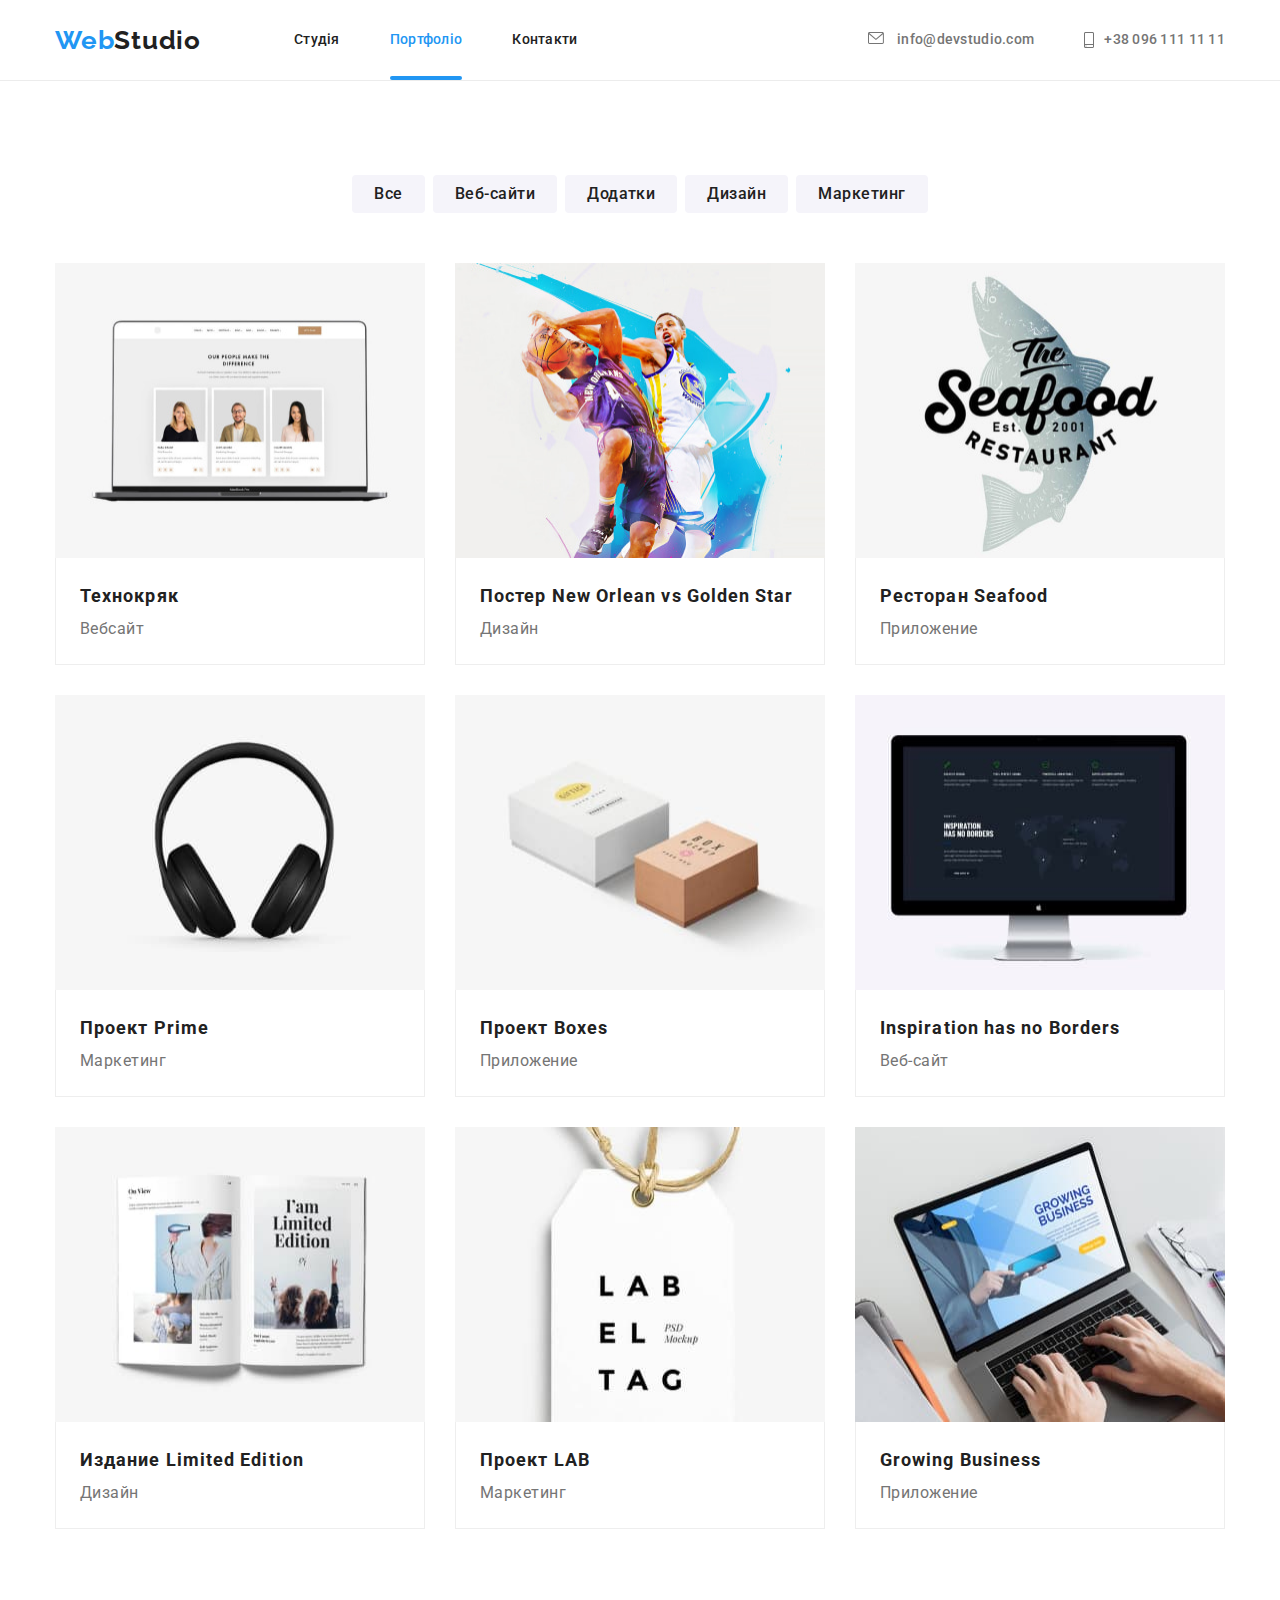
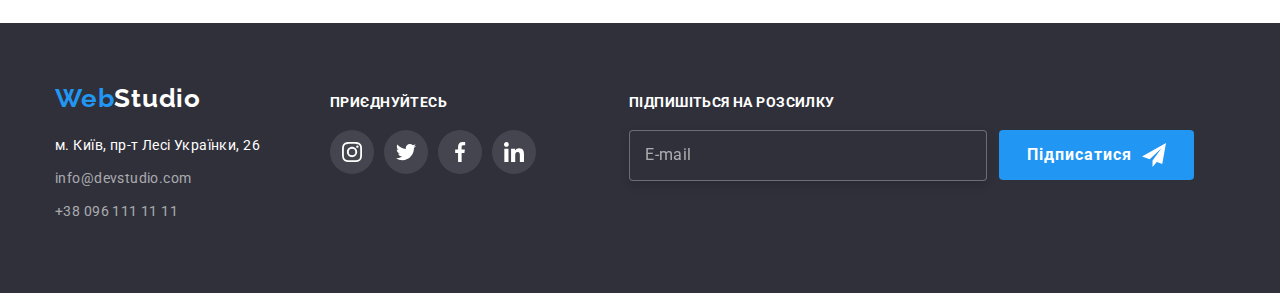
==== portfolio.html @ bac791cc "Initial commit" ====
<!DOCTYPE html>
<html>

<head>
    <meta charset="utf-8" />
    <meta http-equiv="X-UA-Compatible" content="IE=edge" />
    <title>Портфоліо</title>
    <link
        href="https://fonts.googleapis.com/css2?family=Raleway:wght@700&family=Roboto:wght@400;500;700;900&display=swap"
        rel="stylesheet" />
    <link rel="stylesheet"
        href="https://cdnjs.cloudflare.com/ajax/libs/modern-normalize/1.1.0/modern-normalize.min.css" />
    <link rel="stylesheet" href="./css/styles.css" />
    <meta name="viewport" content="width=device-width, initial-scale=1" />
    <link rel="stylesheet" type="text/css" media="screen" href="main.css" />
    <script src="main.js"></script>
</head>

<body>
    <header class="header">
        <div class="container header-container">
            <a class="logo" href="index.html">
                <span class="logo-blu">Web</span>Studio</a>
            <nav class="header-nav">
                <ul class="nav-list list">
                    <li class="nav-list-item">
                        <a class="header-link " href="./index.html">Студія</a>
                    </li>
                    <li class="nav-list-item">
                        <a class="header-link header-link-active" href="./portfolio.html">Портфоліо</a>
                    </li>
                    <li class="nav-list-item">
                        <a class="header-link" href="">Контакти</a>
                    </li>
                </ul>
            </nav>
            <ul class="header-list list">
                <li class="header-list-item">
                    <a class="header-link mail" href="mailto:info@devstudio.com">
                        <svg class="header-icon" width="16" height="12">
                            <use href="./images/icons.svg#icon-envelope"></use>
                        </svg>
                        info@devstudio.com
                    </a>
                </li>
                <li class="header-list-item">
                    <a class="header-link tel" href="tel:+380961111111">
                        <svg class="header-icon" width="10" height="16">
                            <use href="./images/icons.svg#icon-smartphone"></use>
                        </svg>
                        +38 096 111 11 11
                    </a>
                </li>
            </ul>
        </div>
    </header>
    <main>
        <section class="section portfolio">
            <div class="container">
                <ul class="list filter-list">
                    <li class="list-item">
                        <button class="btn-portfolio" type="button">Все</button>
                    </li>
                    <li class="list-item">
                        <button class="btn-portfolio" type="button">Веб-сайти</button>
                    </li>
                    <li class="list-item">
                        <button class="btn-portfolio" type="button">Додатки</button>
                    </li>
                    <li class="list-item">
                        <button class="btn-portfolio" type="button">Дизайн</button>
                    </li>
                    <li class="list-item">
                        <button class="btn-portfolio" type="button">Маркетинг</button>
                    </li>
                </ul>
                <ul class="list portfolio-list">
                    <li class="list-item">
                        <a class="portfolio-link" href="">
                            <div class="portfolio-overlay"> <img class="portfolio-img"
                                    src="./images/Portfolio/portfolio1.jpg" alt="Люди на екрані ноутбука" width="370"
                                    height="295" />
                                <div class="portfolio-card-overlay">

                                    <p class="portfolio-overlay-text">Ресурс пропонує комплексні пропозиції з різним
                                        рівнем
                                        функціоналу та сервісів. Все це дозволить відвідувачу отримати
                                        вичерпні відомості про компанію чи приватну особу.</p>
                                </div>
                            </div>
                            <div class="portfolio-text">
                                <h2 class="card-title">Технокряк</h2>
                                <p class="card-variety">Вебсайт</p>
                            </div>
                        </a>

                    </li>
                    <li class="list-item">
                        <a class="portfolio-link" href="">
                            <div class="portfolio-overlay"> <img class="portfolio-img"
                                    src="./images/Portfolio/portfolio2.jpg" alt="Баскетболісти" width="370"
                                    height="295" />
                                <div class="portfolio-card-overlay">

                                    <p class="portfolio-overlay-text">Ресурс пропонує комплексні пропозиції з різним
                                        рівнем
                                        функціоналу та сервісів. Все це дозволить відвідувачу отримати
                                        вичерпні відомості про компанію чи приватну особу.</p>
                                </div>
                            </div>
                            <div class="portfolio-text">
                                <h2 class="card-title">Постер New Orlean vs Golden Star</h2>
                                <p class="card-variety">Дизайн</p>
                            </div>

                        </a>
                    </li>
                    <li class="list-item">
                        <a class="portfolio-link" href="">
                            <div class="portfolio-overlay"> <img class="portfolio-img"
                                    src="./images/Portfolio/portfolio3.jpg" alt="Логотип ресторану" width="370"
                                    height="295" />
                                <div class="portfolio-card-overlay">

                                    <p class="portfolio-overlay-text">Ресурс пропонує комплексні пропозиції з різним
                                        рівнем
                                        функціоналу та сервісів. Все це дозволить відвідувачу отримати
                                        вичерпні відомості про компанію чи приватну особу.</p>
                                </div>
                            </div>
                            <div class="portfolio-text">
                                <h2 class="card-title">Ресторан Seafood</h2>
                                <p class="card-variety">Приложение</p>
                            </div>
                        </a>
                    </li>
                    <li class="list-item">
                        <a class="portfolio-link" href="">
                            <div class="portfolio-overlay">
                                <img class="portfolio-img" src="./images/Portfolio/portfolio4.jpg" alt="Навушники"
                                    width="370" height="295" />
                                <div class="portfolio-card-overlay">

                                    <p class="portfolio-overlay-text">Ресурс пропонує комплексні пропозиції з різним
                                        рівнем
                                        функціоналу та сервісів. Все це дозволить відвідувачу отримати
                                        вичерпні відомості про компанію чи приватну особу.</p>
                                </div>
                            </div>
                            <div class="portfolio-text">
                                <h2 class="card-title">Проект Prime</h2>
                                <p class="card-variety">Маркетинг</p>
                            </div>

                        </a>
                    </li>
                    <li class="list-item">
                        <a class="portfolio-link" href="">
                            <div class="portfolio-overlay">
                                <img class="portfolio-img" src="./images/Portfolio/portfolio5.jpg" alt="Дві коробочки"
                                    width="370" height="295" />
                                <div class="portfolio-card-overlay">

                                    <p class="portfolio-overlay-text">Ресурс пропонує комплексні пропозиції з різним
                                        рівнем
                                        функціоналу та сервісів. Все це дозволить відвідувачу отримати
                                        вичерпні відомості про компанію чи приватну особу.</p>
                                </div>
                            </div>
                            <div class="portfolio-text">
                                <h2 class="card-title">Проект Boxes</h2>
                                <p class="card-variety">Приложение</p>
                            </div>
                        </a>
                    </li>
                    <li class="list-item">
                        <a class="portfolio-link" href="">
                            <div class="portfolio-overlay">
                                <img class="portfolio-img" src="./images/Portfolio/portfolio6.jpg"
                                    alt="Екран комп'ютера" width="370" height="295" />
                                <div class="portfolio-card-overlay">

                                    <p class="portfolio-overlay-text">Ресурс пропонує комплексні пропозиції з різним
                                        рівнем
                                        функціоналу та сервісів. Все це дозволить відвідувачу отримати
                                        вичерпні відомості про компанію чи приватну особу.</p>
                                </div>
                            </div>
                            <div class="portfolio-text">
                                <h2 class="card-title">Inspiration has no Borders</h2>
                                <p class="card-variety">Веб-сайт</p>
                            </div>
                        </a>
                    </li>
                    <li class="list-item">
                        <a class="portfolio-link" href="">
                            <div class="portfolio-overlay">
                                <img class="portfolio-img" src="./images/Portfolio/portfolio7.jpg"
                                    alt="Розгорнута книга" width="370" height="295" />
                                <div class="portfolio-card-overlay">
                                    <p class="portfolio-overlay-text">Ресурс пропонує комплексні пропозиції з різним
                                        рівнем
                                        функціоналу та сервісів. Все це дозволить відвідувачу отримати
                                        вичерпні відомості про компанію чи приватну особу.</p>
                                </div>
                            </div>
                            <div class="portfolio-text">
                                <h2 class="card-title">Издание Limited Edition</h2>
                                <p class="card-variety">Дизайн</p>
                            </div>
                        </a>
                    </li>
                    <li class="list-item">
                        <a class="portfolio-link" href="">
                            <div class="portfolio-overlay">
                                <img class="portfolio-img" src="./images/Portfolio/portfolio8.jpg" alt="Бірка"
                                    width="370" height="295" />
                                <div class="portfolio-card-overlay">
                                    <p class="portfolio-overlay-text">Ресурс пропонує комплексні пропозиції з різним
                                        рівнем
                                        функціоналу та сервісів. Все це дозволить відвідувачу отримати
                                        вичерпні відомості про компанію чи приватну особу.</p>
                                </div>
                            </div>
                            <div class="portfolio-text">
                                <h2 class="card-title">Проект LAB</h2>
                                <p class="card-variety">Маркетинг</p>
                            </div>
                        </a>
                    </li>
                    <li class="list-item">
                        <a class="portfolio-link" href="">
                            <div class="portfolio-overlay">
                                <img class="portfolio-img" src="./images/Portfolio/portfolio9.jpg"
                                    alt="Робота з ноутбуком" width="370" height="295" />
                                <div class="portfolio-card-overlay">
                                    <p class="portfolio-overlay-text">Ресурс пропонує комплексні пропозиції з різним
                                        рівнем
                                        функціоналу та сервісів. Все це дозволить відвідувачу отримати
                                        вичерпні відомості про компанію чи приватну особу.</p>
                                </div>
                            </div>
                            <div class="portfolio-text">
                                <h2 class="card-title">Growing Business</h2>
                                <p class="card-variety">Приложение</p>
                            </div>
                        </a>
                    </li>
                </ul>
            </div>
        </section>
    </main>
    <footer class="footer">
        <div class="container footer-container">
            <div>
                <a class="footer-link" href="index.html">
                    <span class="footer-logo">Web</span>Studio
                </a>

                <address class="address">
                    <ul class="list">
                        <li class="list-item city-address">
                            м. Київ, пр-т Лесі Українки, 26
                        </li>
                        <li class="list-item">
                            <a class="footer-contacts footer-mail"
                                href="mailto:info@devstudio.com">info@devstudio.com</a>
                        </li>
                        <li class="list-item">
                            <a class="footer-contacts footer-tel" href="tel:+380961111111">+38 096 111 11 11</a>
                        </li>
                    </ul>
                </address>
            </div>
            <div class="footer-socials">
                <h3 class="footer-socials-title">Приєднуйтесь</h3>
                <ul class="footer-socials-list list">
                    <li class="list-item footer-socials-item">
                        <a class="footer-social-link link" href="" target="_blank" rel="noopener noreferrer"
                            aria-label="instagram">
                            <svg class="footer-social-icon" width="20" height="20">
                                <use href="./images/icons.svg#icon-instagram"></use>
                            </svg>
                        </a>
                    </li>
                    <li class="list-item footer-socials-item">
                        <a class="footer-social-link link" href="" target="_blank" rel="noopener noreferrer"
                            aria-label="twitter">
                            <svg class="footer-social-icon" width="20" height="20">
                                <use href="./images/icons.svg#icon-twitter"></use>
                            </svg>
                        </a>
                    </li>
                    <li class="list-item footer-socials-item">
                        <a class="footer-social-link link" href="" target="_blank" rel="noopener noreferrer"
                            aria-label="facebook">
                            <svg class="footer-social-icon" width="20" height="20">
                                <use href="./images/icons.svg#icon-facebook"></use>
                            </svg>
                        </a>
                    </li>
                    <li class="list-item footer-socials-item">
                        <a class="footer-social-link link" href="" target="_blank" rel="noopener noreferrer"
                            aria-label="linkedin">
                            <svg class="footer-social-icon" width="20" height="20">
                                <use href="./images/icons.svg#icon-linkedin"></use>
                            </svg>
                        </a>
                    </li>
                </ul>
            </div>
            <div class="footer-form-container">
                <h2 class="footer-form-title">Підпишіться на розсилку</h2>
                <form class="footer-form">
                    <label class="footer-form-wrap ">
                        <input class="footer-form-input" type="email" name="e-mail" placeholder="E-mail">
                    </label>
                    <button class="footer-form-btn" type="submit">Підписатися
                        <svg class="footer-form-btn-icon" width="24px" height="24px">
                            <use href="./images/icons.svg#icon-icon-send"></use>
                        </svg>


                        </svg></button>
                </form>
            </div>
        </div>
    </footer>
</body>

</html>
---- css/styles.css ----
:root {
  /*fonts*/
  --main-font: "roboto", sans-serif;
  --secondary-font: "raleway", sans-serif;
  /*text color*/
  --main-tx-cl: #212121;
  --seccond-tx-cl: #757575;
  /*backround color*/
  --light-bg-cl: #ffffff;
  --dark-bg-cl: #2f303a;
  --cl-active: #2196f3;
  --secondary-bg-cl: #f5f4fa;
}
.visually-hidden {
  position: absolute;
  white-space: nowrap;
  width: 1px;
  height: 1px;
  overflow: hidden;
  border: 0;
  padding: 0;
  clip: rect(0 0 0 0);
  clip-path: inset(50%);
  margin: -1px;
}

body {
  font-family: var(--main-font);
  color: var(--main-tx-cl);
}
h1,
h2,
h3,
h4,
h5,
h6,
p {
  margin: 0;
}
.container {
  width: 1200px;
  padding-left: 15px;
  padding-right: 15px;
  margin-left: auto;
  margin-right: auto;
}
.section {
  padding-top: 94px;
  padding-bottom: 94px;
}
img{
    display: block;
}
/*header*/
.header{
  border-bottom: 1px solid #ECECEC;
}
.header-container {
  display: flex;
  align-items: center;
}
.logo {
  font-family: var(--secondary-font);
  color: var(--main-tx-cl);
  text-decoration: none;
  font-weight: 700;
  font-size: 26px;
  line-height: 1.19;
  letter-spacing: 0.03em;

  margin-right: 93px;
}
/* .logo:hover,
.logo:focus {
  text-decoration: underline;
  text-decoration-color: var(--cl-active);

} */
.logo-blu {
  color: var(--cl-active);
}
.header-link {
  display: inline-block;
  text-decoration: none;
  color: var(--main-tx-cl);
  font-weight: 500;
  font-size: 14px;
  line-height: 1.14;
  letter-spacing: 0.02em;

  padding-top: 32px;
  padding-bottom: 32px;

  transition: color 250ms cubic-bezier(0.4, 0, 0.2, 1);
}
.header-link:hover,
.header-link:focus {
  color: var(--cl-active);
}
.nav-list {
  display: flex;
  gap: 50px;
  align-items: baseline
}
.list {
  list-style: none;
  margin: 0;
  padding: 0;
}
.header-list {
  display: flex;
  gap: 50px;
  margin-left: auto;
 
}
.header-link-active {
  position: relative;
  color: var(--cl-active);
}
.header-link-active::after{
  display: block;
  content: "";
  bottom: 0;
  left: 0;
  width: 100%;
  height: 4px;
  background-color: var(--cl-active);
  border-radius: 2px;

  position: absolute;
  bottom: 0;
}

.tel,
.mail {
  color: var(--seccond-tx-cl);
}
.tel{
  display: flex;
}
.header-icon {
  fill: currentColor;
  margin-right: 10px;

  transition: fill 250ms cubic-bezier(0.4, 0, 0.2, 1);
}
.header-icon:hover
.header-icon:focus{
  fill: var(--cl-active);
}
/*hero*/
.hero-container{
  background-image:linear-gradient(0deg, #000000, #000000),
      linear-gradient(0deg, rgba(47, 48, 58, 0.4), rgba(47, 48, 58, 0.4));
}
.hero {
max-width: 1600px;
margin-left: auto;
margin-right: auto;

  padding-top: 200px ;
  padding-bottom: 200px;
   background: rgba(196, 196, 196, 1);
  background-image: linear-gradient(0deg, rgba(47, 48, 58, 0.4), rgba(47, 48, 58, 0.4)), url(../images/hero-img.jpg);    
  background-size: 1600px 600px;
  background-repeat: no-repeat;
background-position: center;
}
.hero-title {
  width: 696px;
  font-weight: 900;
  font-size: 44px;
  line-height: 1.36;
  text-align: center;
  letter-spacing: 0.06em;
  text-transform: uppercase;
  color: var(--light-bg-cl);
  margin-bottom: 30px;
  margin-left: auto;
  margin-right: auto;
}
.btn {
  cursor: pointer;
  color: var(--light-bg-cl);
  background-color: var(--cl-active);
  font-weight: 700;
  font-size: 16px;
  line-height: 1.88;
  display: flex;
  align-items: center;
  text-align: center;
  letter-spacing: 0.06em;
  padding-top: 9px;
  padding-left: 32px;
  padding-right: 32px;
  padding-bottom: 11px;

  margin-left: auto;
  margin-right: auto;
  border: none;
  border-radius: 4px;

  transition: box-shadow 250ms cubic-bezier(0.4, 0, 0.2, 1);
}
.btn:hover,
.btn:focus{
  background-color: #188CE8;
  box-shadow: 0px 4px 4px 0px rgba(0, 0, 0, 0.25);
}

/*Переваги*/
.benefits {
  padding-bottom: 0;
}
.benefits-list {
  display: flex;
  gap: 30px;
}.tumb{ 
  display: flex;
  align-items: center;
  justify-content: center;
  width: 270px;
  height: 120px;
   
  margin-bottom: 30px;
  background: #F5F4FA;
    border-radius: 4px;

}
.benefits-list-item{
  width: 270px;
}
.benefits-title {
  color: var(--main-tx-cl);
  font-weight: 700;
  font-size: 14px;
  line-height: 1.14;
  letter-spacing: 0.03em;
  text-transform: uppercase;
  margin-bottom: 10px;
}
.benefits-text {
  color: var(--seccond-tx-cl);
  font-size: 14px;
  line-height: 1.7;
  letter-spacing: 0.03em;
}

/*work*/

.work-title {
  color: var(--main-tx-cl);
  font-weight: 700;
  font-size: 36px;
  line-height: 1.17;
  text-align: center;
  letter-spacing: 0.03em;

  margin-bottom: 50px;
}
.work-list {
  display: flex;
  gap: 30px;
  }
.work-list-item {
  width: 100%;
  height: 294px;
  position: relative;
}
.work-overlay{
  width: 100%;
    height: 70px;
    background-color: rgba(47, 48, 58, 0.8);
display: flex;
align-items: center;
justify-content: center;
position: absolute;
bottom: 0;
left: 0;

}

  .work-text {
  font-family: 'Roboto';
    font-style: normal;
    font-weight: 700;
    font-size: 14px;
    line-height: 1.14;
    text-align: center;
    letter-spacing: 0.03em;
    text-transform: uppercase;
    color: #FFFFFF; 
  }
 
/*team*/
.team {
  background-color: var(--secondary-bg-cl);
}
.team-title {
  color: var(--main-tx-cl);
  font-weight: 700;
  font-size: 36px;
  line-height: 1.17;
  text-align: center;
  letter-spacing: 0.03em;

  margin-bottom: 50px;
}

.team-list {
  display: flex;
  gap: 30px;
  padding-left: 0;
}
.team-list-item {
  background-color: var(--light-bg-cl);
  box-shadow: 0px 1px 3px rgba(0, 0, 0, 0.12), 0px 1px 1px rgba(0, 0, 0, 0.14), 0px 2px 1px rgba(0, 0, 0, 0.2);
    border-radius: 0px 0px 4px 4px;
}
.team-text{
  padding-top: 30px;
  padding-bottom: 30px;
}
.name-worker {
  color: var(--main-tx-cl);
  font-weight: 500;
  font-size: 16px;
  line-height: 1.19;
  text-align: center;
  letter-spacing: 0.03em;
  margin-bottom: 10px;

}
.profession {
  color: var(--seccond-tx-cl);
  font-size: 16px;
  line-height: 1.19;
  text-align: center;
  letter-spacing: 0.03em;
  
}
  .social-link{
    display: flex;
    width: 44px;
    height: 44px;
    align-items: center;
    justify-content: center;
 border-radius: 50%;

 transition: fill 250ms cubic-bezier(0.4, 0, 0.2, 1), background-color 250ms cubic-bezier(0.4, 0, 0.2, 1);

  }
  .social-link:hover,
  .social-link:focus{
    fill: #ffffff;
    background-color: #2196F3;

   
  }
.social-link:hover>.social-icon,
.social-link:focus>.social-icon
{
  fill: #ffffff;
}

.social-icon{
  fill: #AFB1B8;
  transition: fill 250ms cubic-bezier(0.4, 0, 0.2, 1);
}
/*clients*/
.client-title {
  color: var(--main-tx-cl);
  font-weight: 700;
  font-size: 36px;
  line-height: 1.17;
  text-align: center;
  letter-spacing: 0.03em;

  margin-bottom: 50px;
}
.client-list{
  display: flex;
  gap: 30px;
  align-items: center;
  justify-content: center;
  margin-left: auto;
  margin-right: auto;
}
.client-link{
   display: flex;
   align-items: center;
   justify-content: center;
  width: 170px;
  height: 92px;
  border: 1px solid #AFB1B8;
    border-radius: 4px;

    transition: border-color 250ms cubic-bezier(0.4, 0, 0.2, 1);
}
.client-icon {
  fill: #AFB1B8;
  transition: fill 250ms cubic-bezier(0.4, 0, 0.2, 1);
}

.client-link:hover>.client-icon,
.client-link:focus>.client-icon {
  fill: #2196F3;

}

.client-link:hover,
.client-link:focus {
  border-color: #2196F3;
}
/* footer*/
.footer {
  background-color: var(--dark-bg-cl);
  padding-top: 60px;
  padding-bottom: 60px;
}
.footer-container{
  display: flex;
  align-items: baseline;
}

.footer-link {
  color: #ffffff;
  font-family: var(--secondary-font);
  font-weight: 700;
  font-size: 26px;
  line-height: 1.19;
  letter-spacing: 0.03em;
  text-decoration: none;


}
.footer-logo {
  color: var(--cl-active);
}
/* .footer-link:hover,
.footer-link:focus {
  text-decoration: underline;
  text-decoration-color: var(--cl-active); */

.city-address {
  font-style: normal;
  font-size: 14px;
  line-height: 1.71;
  letter-spacing: 0.03em;
  color: #ffffff;

  margin-top: 20px;
  margin-bottom: 9px;
  
}
.footer-contacts {
  display: inline-block;
  font-style: normal;
  font-weight: 400;
  font-size: 14px;
  line-height: 1.71;
  letter-spacing: 0.03em;
  color: rgba(255, 255, 255, 0.6);
  text-decoration: none;

  margin-bottom: 9px;

  transition: color 250ms cubic-bezier(0.4, 0, 0.2, 1);
}

.footer-socials{
  margin-left: 70px;
}
.footer-contacts:hover,
.footer-contacts:focus {
  color: var(--cl-active);
}

.footer-socials-title{
  font-family: var(--main-font);
    font-style: normal;
    font-weight: 700;
    font-size: 14px;
    line-height: 16px;
    letter-spacing: 0.03em;
    text-transform: uppercase;
  margin-bottom: 20px;
    color: #FFFFFF;
}
.footer-socials-list{
  display: flex;
  gap: 10px;
  

}
.footer-social-link{
  width: 44px;
  height: 44px;
  display: flex;
align-items: center;
  justify-content: center;
  background-color: rgba(255, 255, 255, 0.1);
  border-radius: 50%;

  transition: background-color 250ms cubic-bezier(0.4, 0, 0.2, 1);
}
.footer-social-icon {
  fill: #ffffff;
}

.footer-social-link:hover,
.footer-social-link:focus {
  background-color: #2196F3;
}
.footer-position{
  display: flex;
  gap: 70px;
  align-items: flex-start;
}
.footer-form-container{
  margin-left: 93px;
}
.footer-form{
  display: flex;
  gap: 12px;
}
.footer-form-title{
  font-family: 'Roboto';
    font-style: normal;
    font-weight: 700;
    font-size: 14px;
    line-height: 16px;
    letter-spacing: 0.03em;
    text-transform: uppercase;
  
    color: #FFFFFF;
    margin-bottom: 20px;
}
.footer-form-input{
  width: 358px;
  padding: 15px;
  background-color: var(--dark-bg-cl);
  border: 1px solid rgba(255, 255, 255, 0.3);
    filter: drop-shadow(0px 4px 4px rgba(0, 0, 0, 0.15));
    border-radius: 4px;
    outline: none;
}
.footer-form-input:focus{
  color: rgba(255, 255, 255, 0.6);
}


.footer-form-input::placeholder{
  font-family: 'Roboto';
    font-style: normal;
    font-weight: 400;
    font-size: 16px;
    line-height: 1.25;
    display: flex;
    align-items: center;
    letter-spacing: 0.03em;
    color: rgba(255, 255, 255, 0.6);
}
.footer-form-btn{
  width: 200 px;
  height: 50px;
  display: flex;
  gap: 10px;
  padding: 10px 28px;
  font-family: 'Roboto';
    font-style: normal;
    font-weight: 700;
    font-size: 16px;
    line-height: 1.88;
    display: flex;
    align-items: center;
    text-align: center;
    letter-spacing: 0.06em;
    color: #FFFFFF;
    background: #2196F3;
      
      border-radius: 4px;
      border: none;
      cursor: pointer;
      transition: box-shadow 250ms cubic-bezier(0.4, 0, 0.2, 1), background-color 250ms cubic-bezier(0.4, 0, 0.2, 1) ;
}
.footer-form-btn:focus,
.footer-form-btn:hover{
  box-shadow: 0px 4px 4px rgba(0, 0, 0, 0.15);
background-color:#188CE8;
}

/*Portfolio*/
.portfolio {
  background-color: var(--light-bg-cl);
}
.filter-list {
  display: flex;
  margin-bottom: 50px;
  justify-content: center;
  gap: 8px;
}
.btn-portfolio {
  font-family: inherit;
  background-color: var(--secondary-bg-cl);
  color: var(--main-tx-cl);
  font-weight: 500;
  font-size: 16px;
  line-height: 1.62;
  text-align: center;
  letter-spacing: 0.03em;
  padding: 6px 22px;

border: none;
border-radius: 4px;

transition: background-color 250ms cubic-bezier(0.4, 0, 0.2, 1), color 250ms cubic-bezier(0.4, 0, 0.2, 1), box-shadow 250ms cubic-bezier(0.4, 0, 0.2, 1) ;
}
.btn-portfolio:hover,
.btn-portfolio:focus {
  background-color: #2196f6;
  color: #ffffff;
  cursor: pointer;
  box-shadow: 0px 4px 4px 0px rgba(0, 0, 0, 0.25);;
}
.portfolio-list {
  display: flex;
  flex-wrap: wrap;
  padding-left: 0;
  gap: 30px;
  flex-grow: calc(100%- (30px * 2) / 3);
}
.portfolio-link {
  text-decoration: none;
  transition: box-shadow 250ms cubic-bezier(0.4, 0, 0.2, 1);
}
.portfolio-link:hover,
.portfolio-link:focus{
  display: block;
  box-shadow: 0px 4px 4px 0px rgba(0, 0, 0, 0.25);

}

.portfolio-text{
    padding: 20px 24px;
    border-bottom: 1px solid #EEEEEE;
    border-left: 1px solid #EEEEEE;
border-right: 1px solid #EEEEEE;
}


.card-title {
  color: var(--main-tx-cl);
  font-weight: 700;
  font-size: 18px;
  line-height: 2;
  letter-spacing: 0.06em;
 
}
.card-variety {
  color: var(--seccond-tx-cl);
  font-size: 16px;
  line-height: 1.88;
  letter-spacing: 0.03em; 
}
.portfolio-overlay{
  position: relative;
  overflow: hidden;
}

.portfolio-card-overlay{
  display: flex;
  align-items: center;
  justify-content: center;
  padding: 63px 24px;
  position: absolute;
  bottom: 0;
  left: 0;
  transform: translateY(101%);
  width: auto;
  height: 294px;
  background: rgba(33, 150, 243, 0.9);
  transition: transform 250ms cubic-bezier(0.4, 0, 0.2, 1);
}
.portfolio-link:hover .portfolio-card-overlay{
  transform: translateY(0);
  
}

.portfolio-overlay-text{
  font-family: 'Roboto';
    font-style: normal;
    font-weight: 400;
    font-size: 18px;
    line-height: 1.56;
    letter-spacing: 0.03em;
  
    color: #FFFFFF;
}




/*social icons*/
.socials  {
  display: flex;
  align-items: center;
  justify-content: center;
  width: 206px;
  height: 44px;
  gap: 10px;

  margin-left: auto;
  margin-right: auto;

  margin-top: 16px;
  }


/* modal window */
.backdrop{
  position: fixed;
  top: 0;
  left: 0;
  width: 100%;
  height: 100%;
background-color: rgba(0, 0, 0, 0.2);

transition: opacity 500ms cubic-bezier(0.4, 0, 0.2, 1), visibility 600ms cubic-bezier(0.4, 0, 0.2, 1);
}
.modal{
  position: absolute;
  top: 50%;
  left: 50%;
  transform: translate(-50%, -50%);
width: 528px;
height: 581px;
  background-color: #FFFFFF;
  border-radius: 4px;
padding: 40px;
text-align: center;
}
.modal-btn{ position: absolute;
  top: 8px;
  right: 8px;

   width: 30px;
  height: 30px;

  display: flex;
  align-items: center;
  justify-content: center;
 
 
  background-color: #FFFFFF;
  border: 1px solid #0000001A;
  border-radius: 50%;
  cursor: pointer;
  
}
.modal-btn>.modal-icon{
  transition: fill 250ms cubic-bezier(0.4, 0, 0.2, 1);
}
.modal-btn:hover>.modal-icon,
.modal-btn:focus>.modal-icon{
  fill: #2196f3;
}
 
.backdrop.is-hidden{
  opacity: 0;
  pointer-events: none;
  visibility: hidden;
}
.form-title{
  display: block;
  font-family: 'Roboto';
    font-style: normal;
    font-weight: 700;
    font-size: 20px;
    line-height: 23px;
    text-align: center;

    letter-spacing: 0.03em;
  
    color: #212121;
    margin-bottom: 12px;
}



.register-form-group{
  margin-bottom: 20px;
}
.register-form-wrap{
  display: block;
  position: relative;
  margin-bottom: 10px;
}
.register-form-wrap:last-child{
  margin-bottom: 0;
}

.register-form-title{
  display: block;

  font-family: 'Roboto';
    font-style: normal;
    font-weight: 400;
    font-size: 12px;
    line-height: 1.17;
    letter-spacing: 0.01em;
  text-align: left;
  margin-bottom: 4px;
    color: #757575;
}
.register-form-input-icon{
position: relative;
display: block;
}
.register-form-input{
width: 100%;
padding: 12px;
padding-left: 35px;
  outline: transparent;
  border: 1px solid rgba(33, 33, 33, 0.2);
    border-radius: 4px;
    transition: border-color 250ms cubic-bezier(0.4, 0, 0.2, 1);
}
.register-form-input:focus{
  border-color: #2196F3;
  
}
.register-form-input:focus+.register-form-icon{
  fill:#2196F3
}


.register-form-coment{
  width: 100%;
  height: 120px;
  padding: 12px 16px;
  outline: transparent;
    border: 1px solid rgba(33, 33, 33, 0.2);
    border-radius: 4px;
    
  resize: none;
  transition: border-color 250ms cubic-bezier(0.4, 0, 0.2, 1);
}

.register-form-coment:focus {
  border-color: #2196F3;

}

.register-form-icon{
  position: absolute;
  top: 50%;
  left:12px;
    transform: translateY(-50%);
}

.register-form-agreement{
  display: flex;
  gap: 7px;
  text-align:center;
  justify-content: center;
  margin-bottom: 30px;
}
.register-form-agreement-text{
  font-family: var(--main-font);
    font-style: normal;
    font-weight: 400;
    font-size: 14px;
    line-height: 1.71;
    letter-spacing: 0.03em;
  
    color: #757575;
    user-select: none;
}
.form-link{
  font-family: var(--main-font);
    font-style: normal;
    font-weight: 400;
    font-size: 14px;
    line-height: 1.71;
    letter-spacing: 0.03em;
  color: #2196F3;
  text-underline-position: under ;
}
.register-form-agreement-icon{
  transition: background-color 250ms cubic-bezier(0.4, 0, 0.2, 1);
}
.register-form-agreement-icon-check{
opacity: 0;
transition: opacity 250ms cubic-bezier(0.4, 0, 0.2, 1);
}
.register-checkbox:checked + .register-form-agreement-icon .register-form-agreement-icon-check{
  opacity: 1;
  fill: #ffffff;
}
.register-checkbox:checked + .register-form-agreement-icon{
fill: #2196f3;
  background-color: #2196f3;
}
.register-form-btn{
  display: inline-flex;
  align-items: center;
  padding: 10px 52px;

font-family: 'Roboto';
  font-style: normal;
  font-weight: 700;
  font-size: 16px;
  line-height: 1.88;
  color: #FFFFFF;
  border: none;
  background: #2196F3;
  
    border-radius: 4px;
    cursor: pointer;
    transition: transition: background-color 250ms cubic-bezier(0.4, 0, 0.2, 1), box-shadow 250ms cubic-bezier(0.4, 0, 0.2, 1);;;
}
.register-form-btn:hover,
.register-form-btn:focus{
  box-shadow: 0px 4px 4px rgba(0, 0, 0, 0.15);
  background-color: #188CE8;
}
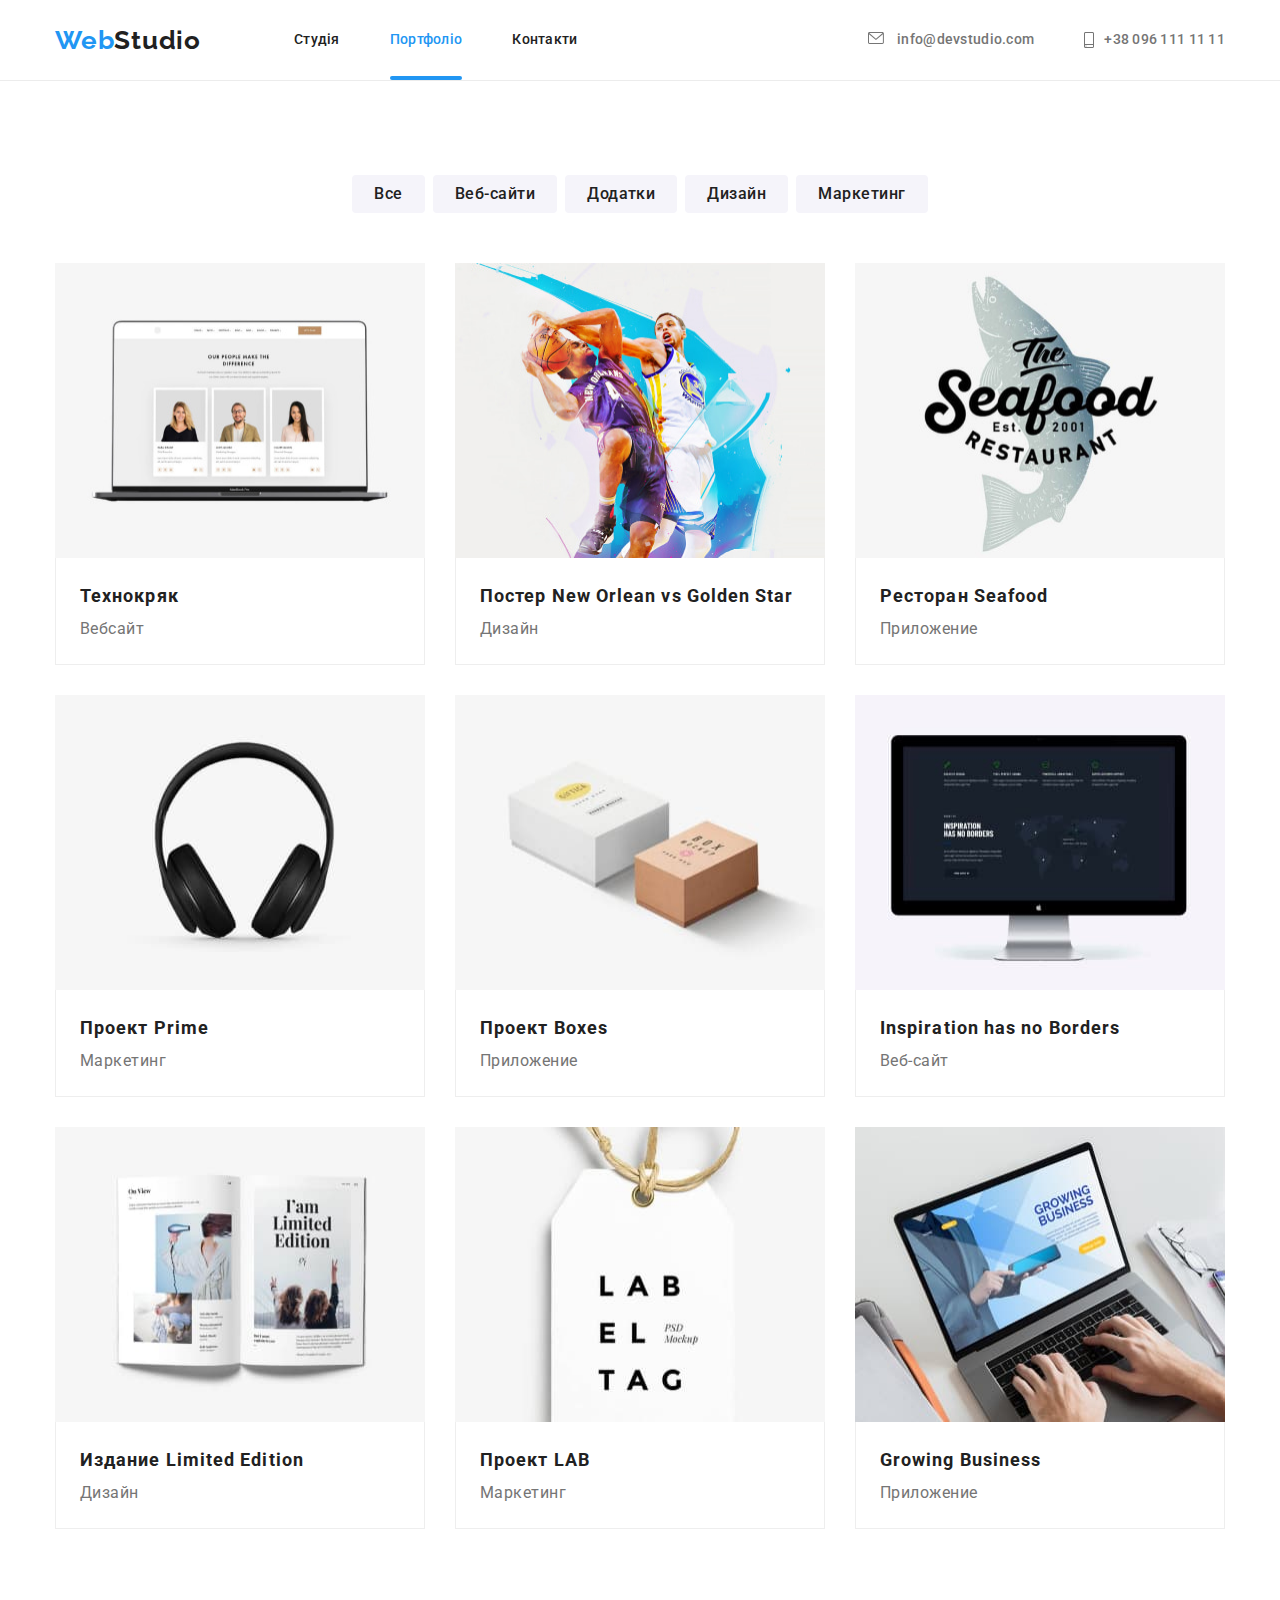
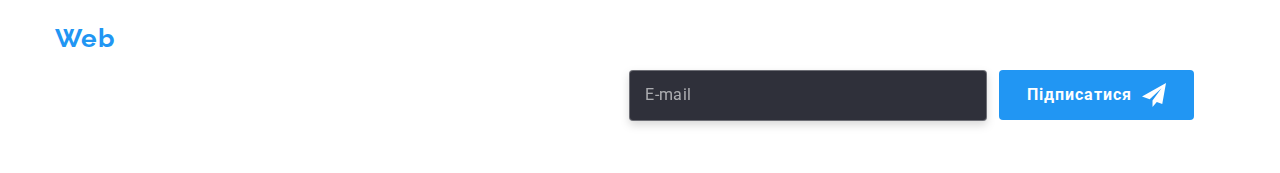
==== commit 4b7e5df1: "Потребує доопрацювання" ====
--- a/portfolio.html
+++ b/portfolio.html
@@ -10,6 +10,7 @@
         rel="stylesheet" />
     <link rel="stylesheet"
         href="https://cdnjs.cloudflare.com/ajax/libs/modern-normalize/1.1.0/modern-normalize.min.css" />
+    <link rel="stylesheet" href="./css/main.min.css" />
     <link rel="stylesheet" href="./css/styles.css" />
     <meta name="viewport" content="width=device-width, initial-scale=1" />
     <link rel="stylesheet" type="text/css" media="screen" href="main.css" />
@@ -18,34 +19,34 @@
 
 <body>
     <header class="header">
-        <div class="container header-container">
+        <div class="container header__container">
             <a class="logo" href="index.html">
-                <span class="logo-blu">Web</span>Studio</a>
-            <nav class="header-nav">
-                <ul class="nav-list list">
-                    <li class="nav-list-item">
-                        <a class="header-link " href="./index.html">Студія</a>
-                    </li>
-                    <li class="nav-list-item">
-                        <a class="header-link header-link-active" href="./portfolio.html">Портфоліо</a>
-                    </li>
-                    <li class="nav-list-item">
-                        <a class="header-link" href="">Контакти</a>
+                <span class="logo__text--blu">Web</span>Studio</a>
+            <nav class="nav">
+                <ul class="nav__list list">
+                    <li class="nav__item">
+                        <a class="nav__link " href="">Студія</a>
+                    </li>
+                    <li class="nav__item">
+                        <a class="nav__link nav__link-active" href="./portfolio.html">Портфоліо</a>
+                    </li>
+                    <li class="nav__item">
+                        <a class="nav__link" href="">Контакти</a>
                     </li>
                 </ul>
             </nav>
-            <ul class="header-list list">
-                <li class="header-list-item">
-                    <a class="header-link mail" href="mailto:info@devstudio.com">
-                        <svg class="header-icon" width="16" height="12">
+            <ul class="header-contacts list">
+                <li class="header-contacts__item">
+                    <a class="header-contacts__link mail" href="mailto:info@devstudio.com">
+                        <svg class="header-contacts__icon" width="16" height="12">
                             <use href="./images/icons.svg#icon-envelope"></use>
                         </svg>
                         info@devstudio.com
                     </a>
                 </li>
-                <li class="header-list-item">
-                    <a class="header-link tel" href="tel:+380961111111">
-                        <svg class="header-icon" width="10" height="16">
+                <li class="header-contacts__item">
+                    <a class="header-contacts__link header-contacts__link-tel" href="tel:+380961111111">
+                        <svg class="header-contacts__icon" width="10" height="16">
                             <use href="./images/icons.svg#icon-smartphone"></use>
                         </svg>
                         +38 096 111 11 11
@@ -251,77 +252,77 @@
         </section>
     </main>
     <footer class="footer">
-        <div class="container footer-container">
+        <div class="container footer__container">
             <div>
-                <a class="footer-link" href="index.html">
-                    <span class="footer-logo">Web</span>Studio
+                <a class="footer__link" href="index.html">
+                    <span class="footer__link--blu">Web</span>Studio
                 </a>
 
                 <address class="address">
                     <ul class="list">
-                        <li class="list-item city-address">
-                            м. Київ, пр-т Лесі Українки, 26
+                        <li class="address__item">
+                            <p class="address__city"> м. Київ, пр-т Лесі Українки, 26</p>
                         </li>
-                        <li class="list-item">
-                            <a class="footer-contacts footer-mail"
+                        <li class="address__item">
+                            <a class="address__contacts address-mail"
                                 href="mailto:info@devstudio.com">info@devstudio.com</a>
                         </li>
-                        <li class="list-item">
-                            <a class="footer-contacts footer-tel" href="tel:+380961111111">+38 096 111 11 11</a>
+                        <li class="addressitem">
+                            <a class="address__contacts address-tel" href="tel:+380961111111">+38 096 111 11 11</a>
                         </li>
                     </ul>
                 </address>
             </div>
-            <div class="footer-socials">
-                <h3 class="footer-socials-title">Приєднуйтесь</h3>
-                <ul class="footer-socials-list list">
-                    <li class="list-item footer-socials-item">
-                        <a class="footer-social-link link" href="" target="_blank" rel="noopener noreferrer"
+            <div class="footer__socials">
+                <h3 class="footer-socials__title">Приєднуйтесь</h3>
+                <ul class="footer-socials__list list">
+                    <li class=" footer-socials__item">
+                        <a class="footer-socials__link link" href="" target="_blank" rel="noopener noreferrer"
                             aria-label="instagram">
-                            <svg class="footer-social-icon" width="20" height="20">
+                            <svg class="footer-socials__icon" width="20" height="20">
                                 <use href="./images/icons.svg#icon-instagram"></use>
                             </svg>
                         </a>
                     </li>
-                    <li class="list-item footer-socials-item">
-                        <a class="footer-social-link link" href="" target="_blank" rel="noopener noreferrer"
+                    <li class=" footer-socials__item">
+                        <a class="footer-socials__link link" href="" target="_blank" rel="noopener noreferrer"
                             aria-label="twitter">
-                            <svg class="footer-social-icon" width="20" height="20">
+                            <svg class="footer-socials__icon" width="20" height="20">
                                 <use href="./images/icons.svg#icon-twitter"></use>
                             </svg>
                         </a>
                     </li>
-                    <li class="list-item footer-socials-item">
-                        <a class="footer-social-link link" href="" target="_blank" rel="noopener noreferrer"
+                    <li class=" footer-socials__item">
+                        <a class="footer-socials__link link" href="" target="_blank" rel="noopener noreferrer"
                             aria-label="facebook">
-                            <svg class="footer-social-icon" width="20" height="20">
+                            <svg class="footer-socials__icon" width="20" height="20">
                                 <use href="./images/icons.svg#icon-facebook"></use>
                             </svg>
                         </a>
                     </li>
-                    <li class="list-item footer-socials-item">
-                        <a class="footer-social-link link" href="" target="_blank" rel="noopener noreferrer"
+                    <li class=" footer-socials__item">
+                        <a class="footer-socials__link link" href="" target="_blank" rel="noopener noreferrer"
                             aria-label="linkedin">
-                            <svg class="footer-social-icon" width="20" height="20">
+                            <svg class="footer-socials__icon" width="20" height="20">
                                 <use href="./images/icons.svg#icon-linkedin"></use>
                             </svg>
                         </a>
                     </li>
                 </ul>
             </div>
-            <div class="footer-form-container">
-                <h2 class="footer-form-title">Підпишіться на розсилку</h2>
+            <div class="footer-form__container">
+                <h2 class="footer-form__title">Підпишіться на розсилку</h2>
                 <form class="footer-form">
-                    <label class="footer-form-wrap ">
-                        <input class="footer-form-input" type="email" name="e-mail" placeholder="E-mail">
+                    <label class="footer-form__wrap ">
+                        <input class="footer-form__input" type="email" name="e-mail" placeholder="E-mail">
                     </label>
-                    <button class="footer-form-btn" type="submit">Підписатися
-                        <svg class="footer-form-btn-icon" width="24px" height="24px">
+                    <button class="footer-form__btn btn" type="submit">Підписатися
+                        <svg class="btn__icon" width="24px" height="24px">
                             <use href="./images/icons.svg#icon-icon-send"></use>
                         </svg>
 
 
-                        </svg></button>
+                    </button>
                 </form>
             </div>
         </div>
--- a/css/main.min.css
+++ b/css/main.min.css
@@ -0,0 +1 @@
+:root{--main-font: "roboto", sans-serif;--secondary-font: "raleway", sans-serif;--main-tx-cl: #212121;--seccond-tx-cl: #757575;--light-bg-cl: #ffffff;--dark-bg-cl: #2f303a;--cl-active: #2196f3;--secondary-bg-cl: #f5f4fa}.visually-hidden{position:absolute;white-space:nowrap;width:1px;height:1px;overflow:hidden;border:0;padding:0;clip:rect(0 0 0 0);-webkit-clip-path:inset(50%);clip-path:inset(50%);margin:-1px}body{font-family:var(--main-font);color:var(--main-tx-cl)}h1,h2,h3,h4,h5,h6,p{margin:0}.list{list-style:none;margin:0;padding:0}.container{width:1200px;padding-left:15px;padding-right:15px;margin-left:auto;margin-right:auto}.section{padding-top:94px;padding-bottom:94px}img{display:block}.btn{cursor:pointer;color:var(--light-bg-cl);background-color:var(--cl-active);font-weight:700;font-size:16px;line-height:1.88;display:-webkit-box;display:-ms-flexbox;display:flex;-webkit-box-align:center;-ms-flex-align:center;align-items:center;text-align:center;letter-spacing:.06em;padding-top:9px;padding-left:32px;padding-right:32px;padding-bottom:11px;margin-left:auto;margin-right:auto;border:none;border-radius:4px;-webkit-transition:-webkit-box-shadow 250ms cubic-bezier(0.4, 0, 0.2, 1);transition:-webkit-box-shadow 250ms cubic-bezier(0.4, 0, 0.2, 1);transition:box-shadow 250ms cubic-bezier(0.4, 0, 0.2, 1);transition:box-shadow 250ms cubic-bezier(0.4, 0, 0.2, 1), -webkit-box-shadow 250ms cubic-bezier(0.4, 0, 0.2, 1)}.btn:hover,.btn:focus{background-color:#188ce8;-webkit-box-shadow:0px 4px 4px 0px rgba(0,0,0,.25);box-shadow:0px 4px 4px 0px rgba(0,0,0,.25)}.header{border-bottom:1px solid #ececec}.header__container{display:-webkit-box;display:-ms-flexbox;display:flex;-webkit-box-align:center;-ms-flex-align:center;align-items:center}.logo{font-family:var(--secondary-font);color:var(--main-tx-cl);text-decoration:none;font-weight:700;font-size:26px;line-height:1.19;letter-spacing:.03em;margin-right:93px}.logo__text--blu{color:var(--cl-active)}.header-contacts{display:-webkit-box;display:-ms-flexbox;display:flex;gap:50px;margin-left:auto}.header-contacts__link{display:inline-block;font-weight:500;font-size:14px;line-height:1.14;letter-spacing:.02em;padding-top:32px;padding-bottom:32px;-webkit-transition:color 250ms cubic-bezier(0.4, 0, 0.2, 1);transition:color 250ms cubic-bezier(0.4, 0, 0.2, 1);text-decoration:none;color:var(--seccond-tx-cl)}.header-contacts__link:hover{color:var(--cl-active)}.header-contacts__link-tel{display:-webkit-box;display:-ms-flexbox;display:flex}.header-contacts__icon{fill:currentColor;margin-right:10px;-webkit-transition:fill 250ms cubic-bezier(0.4, 0, 0.2, 1);transition:fill 250ms cubic-bezier(0.4, 0, 0.2, 1)}.header-contacts__icon:hover .header-contacts__icon:focus{fill:var(--cl-active)}.nav__link{display:inline-block;text-decoration:none;color:var(--main-tx-cl);font-weight:500;font-size:14px;line-height:1.14;letter-spacing:.02em;padding-top:32px;padding-bottom:32px;-webkit-transition:color 250ms cubic-bezier(0.4, 0, 0.2, 1);transition:color 250ms cubic-bezier(0.4, 0, 0.2, 1)}.nav__link:hover,.nav__link:focus{color:var(--cl-active)}.nav__list{display:-webkit-box;display:-ms-flexbox;display:flex;gap:50px;-webkit-box-align:baseline;-ms-flex-align:baseline;align-items:baseline}.nav__link-active{position:relative;color:var(--cl-active)}.nav__link-active::after{display:block;content:"";bottom:0;left:0;width:100%;height:4px;background-color:var(--cl-active);border-radius:2px;position:absolute;bottom:0}.hero{max-width:1600px;margin-left:auto;margin-right:auto;padding-top:200px;padding-bottom:200px;background:#c4c4c4;background-image:-webkit-gradient(linear, left bottom, left top, from(rgba(47, 48, 58, 0.4)), to(rgba(47, 48, 58, 0.4))),url(../images/hero-img.jpg);background-image:linear-gradient(0deg, rgba(47, 48, 58, 0.4), rgba(47, 48, 58, 0.4)),url(../images/hero-img.jpg);background-size:1600px 600px;background-repeat:no-repeat;background-position:center}.hero-title{width:696px;font-weight:900;font-size:44px;line-height:1.36;text-align:center;letter-spacing:.06em;text-transform:uppercase;color:var(--light-bg-cl);margin-bottom:30px;margin-left:auto;margin-right:auto}.benefits{padding-bottom:0}.benefits__list{display:-webkit-box;display:-ms-flexbox;display:flex;gap:30px}.benefits__item{width:270px}.benefits__tumb{display:-webkit-box;display:-ms-flexbox;display:flex;-webkit-box-align:center;-ms-flex-align:center;align-items:center;-webkit-box-pack:center;-ms-flex-pack:center;justify-content:center;width:270px;height:120px;margin-bottom:30px;background:#f5f4fa;border-radius:4px}.benefits__title{color:var(--main-tx-cl);font-weight:700;font-size:14px;line-height:1.14;letter-spacing:.03em;text-transform:uppercase;margin-bottom:10px}.benefits__text{color:var(--seccond-tx-cl);font-size:14px;line-height:1.7;letter-spacing:.03em}.work__title{color:var(--main-tx-cl);font-weight:700;font-size:36px;line-height:1.17;text-align:center;letter-spacing:.03em;margin-bottom:50px}.work__list{display:-webkit-box;display:-ms-flexbox;display:flex;gap:30px}.work__item{width:100%;height:294px;position:relative}.work__overlay{width:100%;height:70px;background-color:rgba(47,48,58,.8);display:-webkit-box;display:-ms-flexbox;display:flex;-webkit-box-align:center;-ms-flex-align:center;align-items:center;-webkit-box-pack:center;-ms-flex-pack:center;justify-content:center;position:absolute;bottom:0;left:0}.work__text{font-family:"Roboto";font-style:normal;font-weight:700;font-size:14px;line-height:1.14;text-align:center;letter-spacing:.03em;text-transform:uppercase;color:#fff}/*# sourceMappingURL=main.min.css.map */--- a/css/styles.css
+++ b/css/styles.css
@@ -1,61 +1,9 @@
-:root {
-  /*fonts*/
-  --main-font: "roboto", sans-serif;
-  --secondary-font: "raleway", sans-serif;
-  /*text color*/
-  --main-tx-cl: #212121;
-  --seccond-tx-cl: #757575;
-  /*backround color*/
-  --light-bg-cl: #ffffff;
-  --dark-bg-cl: #2f303a;
-  --cl-active: #2196f3;
-  --secondary-bg-cl: #f5f4fa;
-}
-.visually-hidden {
-  position: absolute;
-  white-space: nowrap;
-  width: 1px;
-  height: 1px;
-  overflow: hidden;
-  border: 0;
-  padding: 0;
-  clip: rect(0 0 0 0);
-  clip-path: inset(50%);
-  margin: -1px;
-}
-
-body {
-  font-family: var(--main-font);
-  color: var(--main-tx-cl);
-}
-h1,
-h2,
-h3,
-h4,
-h5,
-h6,
-p {
-  margin: 0;
-}
-.container {
-  width: 1200px;
-  padding-left: 15px;
-  padding-right: 15px;
-  margin-left: auto;
-  margin-right: auto;
-}
-.section {
-  padding-top: 94px;
-  padding-bottom: 94px;
-}
-img{
-    display: block;
-}
+
 /*header*/
-.header{
+/* .header{
   border-bottom: 1px solid #ECECEC;
 }
-.header-container {
+.header__container {
   display: flex;
   align-items: center;
 }
@@ -76,10 +24,10 @@
   text-decoration-color: var(--cl-active);
 
 } */
-.logo-blu {
+/* .logo__text--blu {
   color: var(--cl-active);
-}
-.header-link {
+} */ */
+/* .nav__link {
   display: inline-block;
   text-decoration: none;
   color: var(--main-tx-cl);
@@ -93,31 +41,22 @@
 
   transition: color 250ms cubic-bezier(0.4, 0, 0.2, 1);
 }
-.header-link:hover,
-.header-link:focus {
+.nav__link:hover,
+.nav__link:focus {
   color: var(--cl-active);
 }
-.nav-list {
+.nav__list {
   display: flex;
   gap: 50px;
   align-items: baseline
 }
-.list {
-  list-style: none;
-  margin: 0;
-  padding: 0;
-}
-.header-list {
-  display: flex;
-  gap: 50px;
-  margin-left: auto;
- 
-}
-.header-link-active {
+
+
+.nav__link-active {
   position: relative;
   color: var(--cl-active);
 }
-.header-link-active::after{
+.nav__link-active::after{
   display: block;
   content: "";
   bottom: 0;
@@ -130,30 +69,45 @@
   position: absolute;
   bottom: 0;
 }
-
-.tel,
-.mail {
+.header-contacts {
+  display: flex;
+  gap: 50px;
+  margin-left: auto;
+ 
+} */
+/* .header-contacts__link{
+  display: inline-block;
+    font-weight: 500;
+    font-size: 14px;
+    line-height: 1.14;
+    letter-spacing: 0.02em;
+  
+    padding-top: 32px;
+    padding-bottom: 32px;
+  
+    transition: color 250ms cubic-bezier(0.4, 0, 0.2, 1);
+  text-decoration: none;
   color: var(--seccond-tx-cl);
 }
-.tel{
-  display: flex;
-}
-.header-icon {
+.header-contacts__link:hover{
+  color: var(--cl-active);
+}
+
+.header-contacts__link-tel{
+  display: flex;
+}
+.header-contacts__icon {
   fill: currentColor;
   margin-right: 10px;
 
   transition: fill 250ms cubic-bezier(0.4, 0, 0.2, 1);
 }
-.header-icon:hover
-.header-icon:focus{
+.header-contacts__icon:hover
+.header-contacts__icon:focus{
   fill: var(--cl-active);
-}
+} */
 /*hero*/
-.hero-container{
-  background-image:linear-gradient(0deg, #000000, #000000),
-      linear-gradient(0deg, rgba(47, 48, 58, 0.4), rgba(47, 48, 58, 0.4));
-}
-.hero {
+/* .hero {
 max-width: 1600px;
 margin-left: auto;
 margin-right: auto;
@@ -178,8 +132,8 @@
   margin-bottom: 30px;
   margin-left: auto;
   margin-right: auto;
-}
-.btn {
+} */
+/* .btn {
   cursor: pointer;
   color: var(--light-bg-cl);
   background-color: var(--cl-active);
@@ -206,16 +160,20 @@
 .btn:focus{
   background-color: #188CE8;
   box-shadow: 0px 4px 4px 0px rgba(0, 0, 0, 0.25);
-}
+} */
 
 /*Переваги*/
-.benefits {
+/* .benefits {
   padding-bottom: 0;
 }
-.benefits-list {
+.benefits__list {
   display: flex;
   gap: 30px;
-}.tumb{ 
+}
+.benefits__item{
+  width: 270px;
+}
+.benefits__tumb{ 
   display: flex;
   align-items: center;
   justify-content: center;
@@ -225,12 +183,9 @@
   margin-bottom: 30px;
   background: #F5F4FA;
     border-radius: 4px;
-
-}
-.benefits-list-item{
-  width: 270px;
-}
-.benefits-title {
+}
+
+.benefits__title {
   color: var(--main-tx-cl);
   font-weight: 700;
   font-size: 14px;
@@ -239,16 +194,16 @@
   text-transform: uppercase;
   margin-bottom: 10px;
 }
-.benefits-text {
+.benefits__text {
   color: var(--seccond-tx-cl);
   font-size: 14px;
   line-height: 1.7;
   letter-spacing: 0.03em;
-}
+} */
 
 /*work*/
 
-.work-title {
+/* .work__title {
   color: var(--main-tx-cl);
   font-weight: 700;
   font-size: 36px;
@@ -258,16 +213,16 @@
 
   margin-bottom: 50px;
 }
-.work-list {
+.work__list {
   display: flex;
   gap: 30px;
   }
-.work-list-item {
+.work__item {
   width: 100%;
   height: 294px;
   position: relative;
 }
-.work-overlay{
+.work__overlay{
   width: 100%;
     height: 70px;
     background-color: rgba(47, 48, 58, 0.8);
@@ -280,7 +235,7 @@
 
 }
 
-  .work-text {
+  .work__text {
   font-family: 'Roboto';
     font-style: normal;
     font-weight: 700;
@@ -291,12 +246,12 @@
     text-transform: uppercase;
     color: #FFFFFF; 
   }
- 
+  */
 /*team*/
 .team {
   background-color: var(--secondary-bg-cl);
 }
-.team-title {
+.team__title {
   color: var(--main-tx-cl);
   font-weight: 700;
   font-size: 36px;
@@ -307,21 +262,21 @@
   margin-bottom: 50px;
 }
 
-.team-list {
+.team__list {
   display: flex;
   gap: 30px;
   padding-left: 0;
 }
-.team-list-item {
+.team__item {
   background-color: var(--light-bg-cl);
   box-shadow: 0px 1px 3px rgba(0, 0, 0, 0.12), 0px 1px 1px rgba(0, 0, 0, 0.14), 0px 2px 1px rgba(0, 0, 0, 0.2);
     border-radius: 0px 0px 4px 4px;
 }
-.team-text{
+.team__text{
   padding-top: 30px;
   padding-bottom: 30px;
 }
-.name-worker {
+.team__name-worker {
   color: var(--main-tx-cl);
   font-weight: 500;
   font-size: 16px;
@@ -331,7 +286,7 @@
   margin-bottom: 10px;
 
 }
-.profession {
+.team__profession {
   color: var(--seccond-tx-cl);
   font-size: 16px;
   line-height: 1.19;
@@ -339,7 +294,7 @@
   letter-spacing: 0.03em;
   
 }
-  .social-link{
+  .socials__link{
     display: flex;
     width: 44px;
     height: 44px;
@@ -350,25 +305,26 @@
  transition: fill 250ms cubic-bezier(0.4, 0, 0.2, 1), background-color 250ms cubic-bezier(0.4, 0, 0.2, 1);
 
   }
-  .social-link:hover,
-  .social-link:focus{
+  .socials__link:hover,
+  .socials__link:focus{
     fill: #ffffff;
     background-color: #2196F3;
 
    
   }
-.social-link:hover>.social-icon,
-.social-link:focus>.social-icon
+.socials__link:hover>.socials__icon,
+.socials__link:focus>.socials__icon
 {
   fill: #ffffff;
 }
 
-.social-icon{
+.socials__icon{
   fill: #AFB1B8;
   transition: fill 250ms cubic-bezier(0.4, 0, 0.2, 1);
-}
+} */
+
 /*clients*/
-.client-title {
+/* .client__title {
   color: var(--main-tx-cl);
   font-weight: 700;
   font-size: 36px;
@@ -378,7 +334,7 @@
 
   margin-bottom: 50px;
 }
-.client-list{
+.client__list{
   display: flex;
   gap: 30px;
   align-items: center;
@@ -386,7 +342,7 @@
   margin-left: auto;
   margin-right: auto;
 }
-.client-link{
+.client__link{
    display: flex;
    align-items: center;
    justify-content: center;
@@ -397,19 +353,19 @@
 
     transition: border-color 250ms cubic-bezier(0.4, 0, 0.2, 1);
 }
-.client-icon {
+.client__icon {
   fill: #AFB1B8;
   transition: fill 250ms cubic-bezier(0.4, 0, 0.2, 1);
 }
 
-.client-link:hover>.client-icon,
-.client-link:focus>.client-icon {
+.client__link:hover>.client__icon,
+.client__link:focus>.client__icon {
   fill: #2196F3;
 
 }
 
-.client-link:hover,
-.client-link:focus {
+.client__link:hover,
+.client__link:focus {
   border-color: #2196F3;
 }
 /* footer*/
@@ -418,12 +374,12 @@
   padding-top: 60px;
   padding-bottom: 60px;
 }
-.footer-container{
+.footer__container{
   display: flex;
   align-items: baseline;
 }
 
-.footer-link {
+.footer__link {
   color: #ffffff;
   font-family: var(--secondary-font);
   font-weight: 700;
@@ -434,7 +390,7 @@
 
 
 }
-.footer-logo {
+.footer__link--blu {
   color: var(--cl-active);
 }
 /* .footer-link:hover,
@@ -442,7 +398,7 @@
   text-decoration: underline;
   text-decoration-color: var(--cl-active); */
 
-.city-address {
+.address__city {
   font-style: normal;
   font-size: 14px;
   line-height: 1.71;
@@ -453,7 +409,7 @@
   margin-bottom: 9px;
   
 }
-.footer-contacts {
+.address__contacts {
   display: inline-block;
   font-style: normal;
   font-weight: 400;
@@ -468,15 +424,14 @@
   transition: color 250ms cubic-bezier(0.4, 0, 0.2, 1);
 }
 
-.footer-socials{
+.address__contacts:hover,
+.address__contacts:focus {
+  color: var(--cl-active);
+}
+.footer__socials{
   margin-left: 70px;
 }
-.footer-contacts:hover,
-.footer-contacts:focus {
-  color: var(--cl-active);
-}
-
-.footer-socials-title{
+.footer-socials__title{
   font-family: var(--main-font);
     font-style: normal;
     font-weight: 700;
@@ -487,13 +442,13 @@
   margin-bottom: 20px;
     color: #FFFFFF;
 }
-.footer-socials-list{
+.footer-socials__list{
   display: flex;
   gap: 10px;
   
 
 }
-.footer-social-link{
+.footer-socials__link{
   width: 44px;
   height: 44px;
   display: flex;
@@ -504,27 +459,28 @@
 
   transition: background-color 250ms cubic-bezier(0.4, 0, 0.2, 1);
 }
-.footer-social-icon {
+.footer-socials__icon {
   fill: #ffffff;
 }
 
-.footer-social-link:hover,
-.footer-social-link:focus {
+.footer-socials__link:hover,
+.footer-socials__link:focus {
   background-color: #2196F3;
 }
-.footer-position{
+
+/* .footer-position{
   display: flex;
   gap: 70px;
   align-items: flex-start;
-}
-.footer-form-container{
+} */
+.footer-form__container{
   margin-left: 93px;
 }
 .footer-form{
   display: flex;
   gap: 12px;
 }
-.footer-form-title{
+.footer-form__title{
   font-family: 'Roboto';
     font-style: normal;
     font-weight: 700;
@@ -536,7 +492,7 @@
     color: #FFFFFF;
     margin-bottom: 20px;
 }
-.footer-form-input{
+.footer-form__input{
   width: 358px;
   padding: 15px;
   background-color: var(--dark-bg-cl);
@@ -545,12 +501,12 @@
     border-radius: 4px;
     outline: none;
 }
-.footer-form-input:focus{
+.footer-form__input:focus{
   color: rgba(255, 255, 255, 0.6);
 }
 
 
-.footer-form-input::placeholder{
+.footer-form__input::placeholder{
   font-family: 'Roboto';
     font-style: normal;
     font-weight: 400;
@@ -561,7 +517,7 @@
     letter-spacing: 0.03em;
     color: rgba(255, 255, 255, 0.6);
 }
-.footer-form-btn{
+.footer-form__btn{
   width: 200 px;
   height: 50px;
   display: flex;
@@ -584,8 +540,8 @@
       cursor: pointer;
       transition: box-shadow 250ms cubic-bezier(0.4, 0, 0.2, 1), background-color 250ms cubic-bezier(0.4, 0, 0.2, 1) ;
 }
-.footer-form-btn:focus,
-.footer-form-btn:hover{
+.footer-form__btn:focus,
+.footer-form__btn:hover{
   box-shadow: 0px 4px 4px rgba(0, 0, 0, 0.15);
 background-color:#188CE8;
 }
@@ -902,7 +858,7 @@
 fill: #2196f3;
   background-color: #2196f3;
 }
-.register-form-btn{
+.register-form-btn {
   display: inline-flex;
   align-items: center;
   padding: 10px 52px;
@@ -915,11 +871,12 @@
   color: #FFFFFF;
   border: none;
   background: #2196F3;
-  
-    border-radius: 4px;
-    cursor: pointer;
-    transition: transition: background-color 250ms cubic-bezier(0.4, 0, 0.2, 1), box-shadow 250ms cubic-bezier(0.4, 0, 0.2, 1);;;
-}
+
+border-radius: 4px;
+cursor: pointer;
+transition: transition background-color 250ms cubic-bezier(0.4, 0, 0.2, 1), box-shadow 250ms cubic-bezier(0.4, 0, 0.2, 1);
+}
+
 .register-form-btn:hover,
 .register-form-btn:focus{
   box-shadow: 0px 4px 4px rgba(0, 0, 0, 0.15);
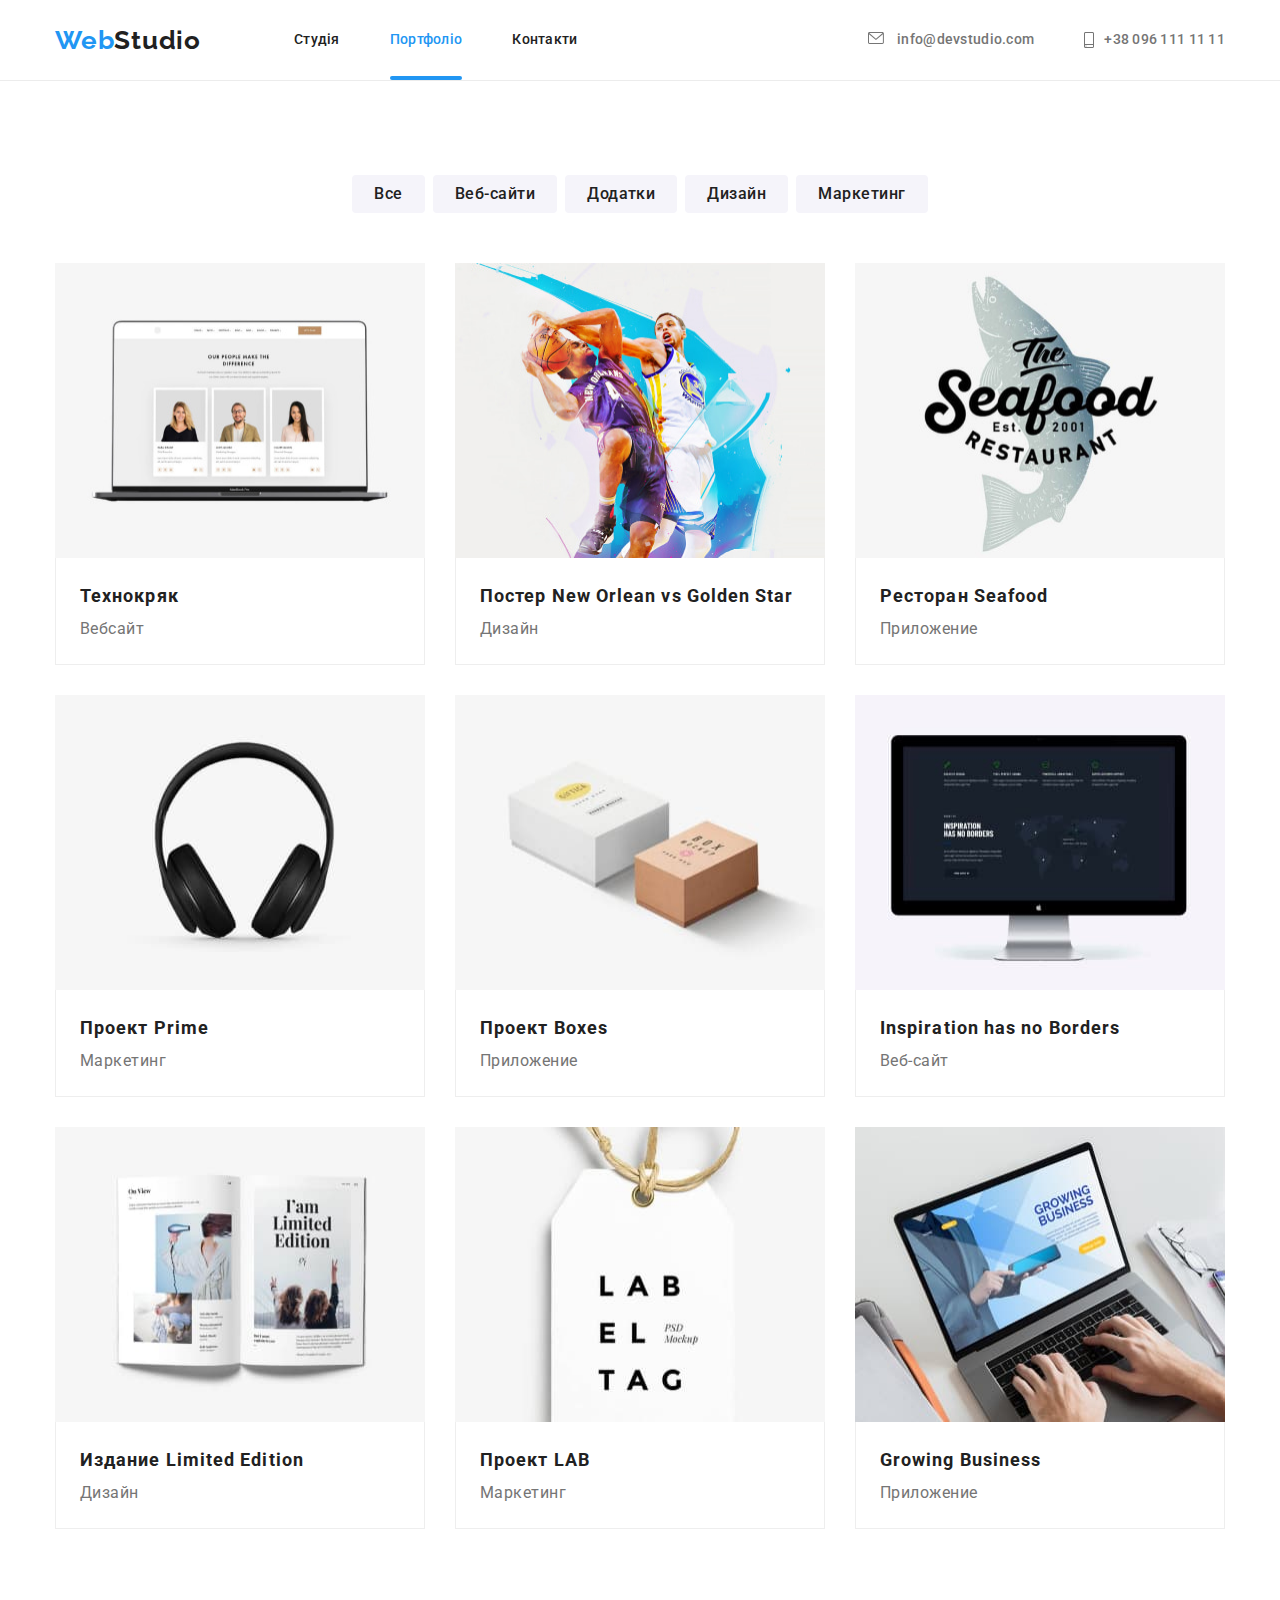
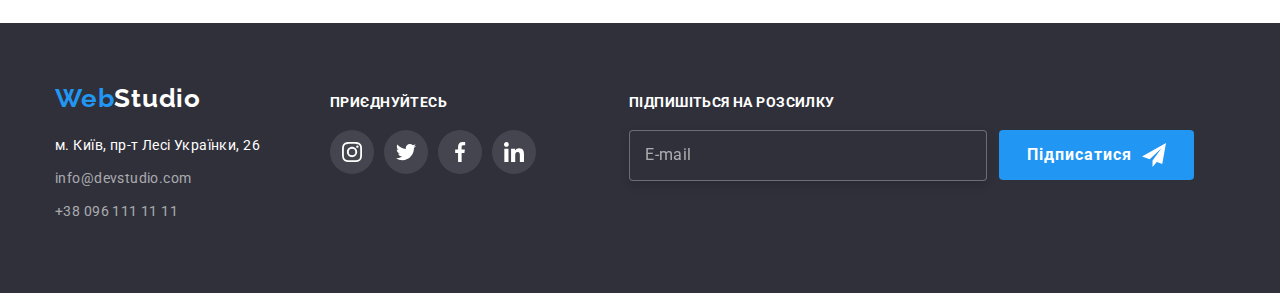
==== commit b70963b8: "Виконав д.з 1 раз" ====
--- a/portfolio.html
+++ b/portfolio.html
@@ -11,7 +11,6 @@
     <link rel="stylesheet"
         href="https://cdnjs.cloudflare.com/ajax/libs/modern-normalize/1.1.0/modern-normalize.min.css" />
     <link rel="stylesheet" href="./css/main.min.css" />
-    <link rel="stylesheet" href="./css/styles.css" />
     <meta name="viewport" content="width=device-width, initial-scale=1" />
     <link rel="stylesheet" type="text/css" media="screen" href="main.css" />
     <script src="main.js"></script>
--- a/css/main.min.css
+++ b/css/main.min.css
@@ -1 +1 @@
-:root{--main-font: "roboto", sans-serif;--secondary-font: "raleway", sans-serif;--main-tx-cl: #212121;--seccond-tx-cl: #757575;--light-bg-cl: #ffffff;--dark-bg-cl: #2f303a;--cl-active: #2196f3;--secondary-bg-cl: #f5f4fa}.visually-hidden{position:absolute;white-space:nowrap;width:1px;height:1px;overflow:hidden;border:0;padding:0;clip:rect(0 0 0 0);-webkit-clip-path:inset(50%);clip-path:inset(50%);margin:-1px}body{font-family:var(--main-font);color:var(--main-tx-cl)}h1,h2,h3,h4,h5,h6,p{margin:0}.list{list-style:none;margin:0;padding:0}.container{width:1200px;padding-left:15px;padding-right:15px;margin-left:auto;margin-right:auto}.section{padding-top:94px;padding-bottom:94px}img{display:block}.btn{cursor:pointer;color:var(--light-bg-cl);background-color:var(--cl-active);font-weight:700;font-size:16px;line-height:1.88;display:-webkit-box;display:-ms-flexbox;display:flex;-webkit-box-align:center;-ms-flex-align:center;align-items:center;text-align:center;letter-spacing:.06em;padding-top:9px;padding-left:32px;padding-right:32px;padding-bottom:11px;margin-left:auto;margin-right:auto;border:none;border-radius:4px;-webkit-transition:-webkit-box-shadow 250ms cubic-bezier(0.4, 0, 0.2, 1);transition:-webkit-box-shadow 250ms cubic-bezier(0.4, 0, 0.2, 1);transition:box-shadow 250ms cubic-bezier(0.4, 0, 0.2, 1);transition:box-shadow 250ms cubic-bezier(0.4, 0, 0.2, 1), -webkit-box-shadow 250ms cubic-bezier(0.4, 0, 0.2, 1)}.btn:hover,.btn:focus{background-color:#188ce8;-webkit-box-shadow:0px 4px 4px 0px rgba(0,0,0,.25);box-shadow:0px 4px 4px 0px rgba(0,0,0,.25)}.header{border-bottom:1px solid #ececec}.header__container{display:-webkit-box;display:-ms-flexbox;display:flex;-webkit-box-align:center;-ms-flex-align:center;align-items:center}.logo{font-family:var(--secondary-font);color:var(--main-tx-cl);text-decoration:none;font-weight:700;font-size:26px;line-height:1.19;letter-spacing:.03em;margin-right:93px}.logo__text--blu{color:var(--cl-active)}.header-contacts{display:-webkit-box;display:-ms-flexbox;display:flex;gap:50px;margin-left:auto}.header-contacts__link{display:inline-block;font-weight:500;font-size:14px;line-height:1.14;letter-spacing:.02em;padding-top:32px;padding-bottom:32px;-webkit-transition:color 250ms cubic-bezier(0.4, 0, 0.2, 1);transition:color 250ms cubic-bezier(0.4, 0, 0.2, 1);text-decoration:none;color:var(--seccond-tx-cl)}.header-contacts__link:hover{color:var(--cl-active)}.header-contacts__link-tel{display:-webkit-box;display:-ms-flexbox;display:flex}.header-contacts__icon{fill:currentColor;margin-right:10px;-webkit-transition:fill 250ms cubic-bezier(0.4, 0, 0.2, 1);transition:fill 250ms cubic-bezier(0.4, 0, 0.2, 1)}.header-contacts__icon:hover .header-contacts__icon:focus{fill:var(--cl-active)}.nav__link{display:inline-block;text-decoration:none;color:var(--main-tx-cl);font-weight:500;font-size:14px;line-height:1.14;letter-spacing:.02em;padding-top:32px;padding-bottom:32px;-webkit-transition:color 250ms cubic-bezier(0.4, 0, 0.2, 1);transition:color 250ms cubic-bezier(0.4, 0, 0.2, 1)}.nav__link:hover,.nav__link:focus{color:var(--cl-active)}.nav__list{display:-webkit-box;display:-ms-flexbox;display:flex;gap:50px;-webkit-box-align:baseline;-ms-flex-align:baseline;align-items:baseline}.nav__link-active{position:relative;color:var(--cl-active)}.nav__link-active::after{display:block;content:"";bottom:0;left:0;width:100%;height:4px;background-color:var(--cl-active);border-radius:2px;position:absolute;bottom:0}.hero{max-width:1600px;margin-left:auto;margin-right:auto;padding-top:200px;padding-bottom:200px;background:#c4c4c4;background-image:-webkit-gradient(linear, left bottom, left top, from(rgba(47, 48, 58, 0.4)), to(rgba(47, 48, 58, 0.4))),url(../images/hero-img.jpg);background-image:linear-gradient(0deg, rgba(47, 48, 58, 0.4), rgba(47, 48, 58, 0.4)),url(../images/hero-img.jpg);background-size:1600px 600px;background-repeat:no-repeat;background-position:center}.hero-title{width:696px;font-weight:900;font-size:44px;line-height:1.36;text-align:center;letter-spacing:.06em;text-transform:uppercase;color:var(--light-bg-cl);margin-bottom:30px;margin-left:auto;margin-right:auto}.benefits{padding-bottom:0}.benefits__list{display:-webkit-box;display:-ms-flexbox;display:flex;gap:30px}.benefits__item{width:270px}.benefits__tumb{display:-webkit-box;display:-ms-flexbox;display:flex;-webkit-box-align:center;-ms-flex-align:center;align-items:center;-webkit-box-pack:center;-ms-flex-pack:center;justify-content:center;width:270px;height:120px;margin-bottom:30px;background:#f5f4fa;border-radius:4px}.benefits__title{color:var(--main-tx-cl);font-weight:700;font-size:14px;line-height:1.14;letter-spacing:.03em;text-transform:uppercase;margin-bottom:10px}.benefits__text{color:var(--seccond-tx-cl);font-size:14px;line-height:1.7;letter-spacing:.03em}.work__title{color:var(--main-tx-cl);font-weight:700;font-size:36px;line-height:1.17;text-align:center;letter-spacing:.03em;margin-bottom:50px}.work__list{display:-webkit-box;display:-ms-flexbox;display:flex;gap:30px}.work__item{width:100%;height:294px;position:relative}.work__overlay{width:100%;height:70px;background-color:rgba(47,48,58,.8);display:-webkit-box;display:-ms-flexbox;display:flex;-webkit-box-align:center;-ms-flex-align:center;align-items:center;-webkit-box-pack:center;-ms-flex-pack:center;justify-content:center;position:absolute;bottom:0;left:0}.work__text{font-family:"Roboto";font-style:normal;font-weight:700;font-size:14px;line-height:1.14;text-align:center;letter-spacing:.03em;text-transform:uppercase;color:#fff}/*# sourceMappingURL=main.min.css.map */+:root{--main-font: "roboto", sans-serif;--secondary-font: "raleway", sans-serif;--main-tx-cl: #212121;--seccond-tx-cl: #757575;--light-bg-cl: #ffffff;--dark-bg-cl: #2f303a;--cl-active: #2196f3;--secondary-bg-cl: #f5f4fa}.visually-hidden{position:absolute;white-space:nowrap;width:1px;height:1px;overflow:hidden;border:0;padding:0;clip:rect(0 0 0 0);-webkit-clip-path:inset(50%);clip-path:inset(50%);margin:-1px}body{font-family:var(--main-font);color:var(--main-tx-cl)}h1,h2,h3,h4,h5,h6,p{margin:0}.list{list-style:none;margin:0;padding:0}.container{width:1200px;padding-left:15px;padding-right:15px;margin-left:auto;margin-right:auto}.section{padding-top:94px;padding-bottom:94px}img{display:block}.btn{cursor:pointer;color:var(--light-bg-cl);background-color:var(--cl-active);font-weight:700;font-size:16px;line-height:1.88;display:-webkit-box;display:-ms-flexbox;display:flex;-webkit-box-align:center;-ms-flex-align:center;align-items:center;text-align:center;letter-spacing:.06em;padding-top:9px;padding-left:32px;padding-right:32px;padding-bottom:11px;margin-left:auto;margin-right:auto;border:none;border-radius:4px;-webkit-transition:-webkit-box-shadow 250ms cubic-bezier(0.4, 0, 0.2, 1);transition:-webkit-box-shadow 250ms cubic-bezier(0.4, 0, 0.2, 1);transition:box-shadow 250ms cubic-bezier(0.4, 0, 0.2, 1);transition:box-shadow 250ms cubic-bezier(0.4, 0, 0.2, 1), -webkit-box-shadow 250ms cubic-bezier(0.4, 0, 0.2, 1)}.btn:hover,.btn:focus{background-color:#188ce8;-webkit-box-shadow:0px 4px 4px 0px rgba(0,0,0,.25);box-shadow:0px 4px 4px 0px rgba(0,0,0,.25)}.backdrop{position:fixed;top:0;left:0;width:100%;height:100%;background-color:rgba(0,0,0,.2);-webkit-transition:opacity 500ms cubic-bezier(0.4, 0, 0.2, 1),visibility 600ms cubic-bezier(0.4, 0, 0.2, 1);transition:opacity 500ms cubic-bezier(0.4, 0, 0.2, 1),visibility 600ms cubic-bezier(0.4, 0, 0.2, 1)}.modal{position:absolute;top:50%;left:50%;-webkit-transform:translate(-50%, -50%);transform:translate(-50%, -50%);width:528px;height:581px;background-color:#fff;border-radius:4px;padding:40px;text-align:center}.modal-btn{position:absolute;top:8px;right:8px;width:30px;height:30px;display:-webkit-box;display:-ms-flexbox;display:flex;-webkit-box-align:center;-ms-flex-align:center;align-items:center;-webkit-box-pack:center;-ms-flex-pack:center;justify-content:center;background-color:#fff;border:1px solid rgba(0,0,0,.1019607843);border-radius:50%;cursor:pointer}.modal-btn>.modal-icon{-webkit-transition:fill 250ms cubic-bezier(0.4, 0, 0.2, 1);transition:fill 250ms cubic-bezier(0.4, 0, 0.2, 1)}.modal-btn:hover>.modal-icon,.modal-btn:focus>.modal-icon{fill:#2196f3}.backdrop.is-hidden{opacity:0;pointer-events:none;visibility:hidden}.header{border-bottom:1px solid #ececec}.header__container{display:-webkit-box;display:-ms-flexbox;display:flex;-webkit-box-align:center;-ms-flex-align:center;align-items:center}.logo{font-family:var(--secondary-font);color:var(--main-tx-cl);text-decoration:none;font-weight:700;font-size:26px;line-height:1.19;letter-spacing:.03em;margin-right:93px}.logo__text--blu{color:var(--cl-active)}.header-contacts{display:-webkit-box;display:-ms-flexbox;display:flex;gap:50px;margin-left:auto}.header-contacts__link{display:inline-block;font-weight:500;font-size:14px;line-height:1.14;letter-spacing:.02em;padding-top:32px;padding-bottom:32px;-webkit-transition:color 250ms cubic-bezier(0.4, 0, 0.2, 1);transition:color 250ms cubic-bezier(0.4, 0, 0.2, 1);text-decoration:none;color:var(--seccond-tx-cl)}.header-contacts__link:hover{color:var(--cl-active)}.header-contacts__link-tel{display:-webkit-box;display:-ms-flexbox;display:flex}.header-contacts__icon{fill:currentColor;margin-right:10px;-webkit-transition:fill 250ms cubic-bezier(0.4, 0, 0.2, 1);transition:fill 250ms cubic-bezier(0.4, 0, 0.2, 1)}.header-contacts__icon:hover .header-contacts__icon:focus{fill:var(--cl-active)}.nav__link{display:inline-block;text-decoration:none;color:var(--main-tx-cl);font-weight:500;font-size:14px;line-height:1.14;letter-spacing:.02em;padding-top:32px;padding-bottom:32px;-webkit-transition:color 250ms cubic-bezier(0.4, 0, 0.2, 1);transition:color 250ms cubic-bezier(0.4, 0, 0.2, 1)}.nav__link:hover,.nav__link:focus{color:var(--cl-active)}.nav__list{display:-webkit-box;display:-ms-flexbox;display:flex;gap:50px;-webkit-box-align:baseline;-ms-flex-align:baseline;align-items:baseline}.nav__link-active{position:relative;color:var(--cl-active)}.nav__link-active::after{display:block;content:"";bottom:0;left:0;width:100%;height:4px;background-color:var(--cl-active);border-radius:2px;position:absolute;bottom:0}.hero{max-width:1600px;margin-left:auto;margin-right:auto;padding-top:200px;padding-bottom:200px;background:#c4c4c4;background-image:-webkit-gradient(linear, left bottom, left top, from(rgba(47, 48, 58, 0.4)), to(rgba(47, 48, 58, 0.4))),url(../images/hero-img.jpg);background-image:linear-gradient(0deg, rgba(47, 48, 58, 0.4), rgba(47, 48, 58, 0.4)),url(../images/hero-img.jpg);background-size:1600px 600px;background-repeat:no-repeat;background-position:center}.hero-title{width:696px;font-weight:900;font-size:44px;line-height:1.36;text-align:center;letter-spacing:.06em;text-transform:uppercase;color:var(--light-bg-cl);margin-bottom:30px;margin-left:auto;margin-right:auto}.benefits{padding-bottom:0}.benefits__list{display:-webkit-box;display:-ms-flexbox;display:flex;gap:30px}.benefits__item{width:270px}.benefits__tumb{display:-webkit-box;display:-ms-flexbox;display:flex;-webkit-box-align:center;-ms-flex-align:center;align-items:center;-webkit-box-pack:center;-ms-flex-pack:center;justify-content:center;width:270px;height:120px;margin-bottom:30px;background:#f5f4fa;border-radius:4px}.benefits__title{color:var(--main-tx-cl);font-weight:700;font-size:14px;line-height:1.14;letter-spacing:.03em;text-transform:uppercase;margin-bottom:10px}.benefits__text{color:var(--seccond-tx-cl);font-size:14px;line-height:1.7;letter-spacing:.03em}.work__title{color:var(--main-tx-cl);font-weight:700;font-size:36px;line-height:1.17;text-align:center;letter-spacing:.03em;margin-bottom:50px}.work__list{display:-webkit-box;display:-ms-flexbox;display:flex;gap:30px}.work__item{width:100%;height:294px;position:relative}.work__overlay{width:100%;height:70px;background-color:rgba(47,48,58,.8);display:-webkit-box;display:-ms-flexbox;display:flex;-webkit-box-align:center;-ms-flex-align:center;align-items:center;-webkit-box-pack:center;-ms-flex-pack:center;justify-content:center;position:absolute;bottom:0;left:0}.work__text{font-family:"Roboto";font-style:normal;font-weight:700;font-size:14px;line-height:1.14;text-align:center;letter-spacing:.03em;text-transform:uppercase;color:#fff}.team{background-color:var(--secondary-bg-cl)}.team__title{color:var(--main-tx-cl);font-weight:700;font-size:36px;line-height:1.17;text-align:center;letter-spacing:.03em;margin-bottom:50px}.team__list{display:-webkit-box;display:-ms-flexbox;display:flex;gap:30px;padding-left:0}.team__item{background-color:var(--light-bg-cl);-webkit-box-shadow:0px 1px 3px rgba(0,0,0,.12),0px 1px 1px rgba(0,0,0,.14),0px 2px 1px rgba(0,0,0,.2);box-shadow:0px 1px 3px rgba(0,0,0,.12),0px 1px 1px rgba(0,0,0,.14),0px 2px 1px rgba(0,0,0,.2);border-radius:0px 0px 4px 4px}.team__text{padding-top:30px;padding-bottom:30px}.team__name-worker{color:var(--main-tx-cl);font-weight:500;font-size:16px;line-height:1.19;text-align:center;letter-spacing:.03em;margin-bottom:10px}.team__profession{color:var(--seccond-tx-cl);font-size:16px;line-height:1.19;text-align:center;letter-spacing:.03em}.socials{display:-webkit-box;display:-ms-flexbox;display:flex;-webkit-box-align:center;-ms-flex-align:center;align-items:center;-webkit-box-pack:center;-ms-flex-pack:center;justify-content:center;width:206px;height:44px;gap:10px;margin-left:auto;margin-right:auto;margin-top:16px}.socials__link{display:-webkit-box;display:-ms-flexbox;display:flex;width:44px;height:44px;-webkit-box-align:center;-ms-flex-align:center;align-items:center;-webkit-box-pack:center;-ms-flex-pack:center;justify-content:center;border-radius:50%;-webkit-transition:fill 250ms cubic-bezier(0.4, 0, 0.2, 1),background-color 250ms cubic-bezier(0.4, 0, 0.2, 1);transition:fill 250ms cubic-bezier(0.4, 0, 0.2, 1),background-color 250ms cubic-bezier(0.4, 0, 0.2, 1)}.socials__link:hover,.socials__link:focus{fill:#fff;background-color:#2196f3}.socials__icon{fill:#afb1b8;-webkit-transition:fill 250ms cubic-bezier(0.4, 0, 0.2, 1);transition:fill 250ms cubic-bezier(0.4, 0, 0.2, 1)}.socials__link:hover>.socials__icon,.socials__link:focus>.socials__icon{fill:#fff}.client__title{color:var(--main-tx-cl);font-weight:700;font-size:36px;line-height:1.17;text-align:center;letter-spacing:.03em;margin-bottom:50px}.client__list{display:-webkit-box;display:-ms-flexbox;display:flex;gap:30px;-webkit-box-align:center;-ms-flex-align:center;align-items:center;-webkit-box-pack:center;-ms-flex-pack:center;justify-content:center;margin-left:auto;margin-right:auto}.client__link{display:-webkit-box;display:-ms-flexbox;display:flex;-webkit-box-align:center;-ms-flex-align:center;align-items:center;-webkit-box-pack:center;-ms-flex-pack:center;justify-content:center;width:170px;height:92px;border:1px solid #afb1b8;border-radius:4px;-webkit-transition:border-color 250ms cubic-bezier(0.4, 0, 0.2, 1);transition:border-color 250ms cubic-bezier(0.4, 0, 0.2, 1)}.client__icon{fill:#afb1b8;-webkit-transition:fill 250ms cubic-bezier(0.4, 0, 0.2, 1);transition:fill 250ms cubic-bezier(0.4, 0, 0.2, 1)}.client__link:hover>.client__icon,.client__link:focus>.client__icon{fill:#2196f3}.client__link:hover,.client__link:focus{border-color:#2196f3}.footer{background-color:var(--dark-bg-cl);padding-top:60px;padding-bottom:60px}.footer__container{display:-webkit-box;display:-ms-flexbox;display:flex;-webkit-box-align:baseline;-ms-flex-align:baseline;align-items:baseline}.footer__link{color:#fff;font-family:var(--secondary-font);font-weight:700;font-size:26px;line-height:1.19;letter-spacing:.03em;text-decoration:none}.footer__link--blu{color:var(--cl-active)}.address__city{font-style:normal;font-size:14px;line-height:1.71;letter-spacing:.03em;color:#fff;margin-top:20px;margin-bottom:9px}.address__contacts{display:inline-block;font-style:normal;font-weight:400;font-size:14px;line-height:1.71;letter-spacing:.03em;color:rgba(255,255,255,.6);text-decoration:none;margin-bottom:9px;-webkit-transition:color 250ms cubic-bezier(0.4, 0, 0.2, 1);transition:color 250ms cubic-bezier(0.4, 0, 0.2, 1)}.address__contacts:hover,.address__contacts:focus{color:var(--cl-active)}.footer__socials{margin-left:70px}.footer-socials__title{font-family:var(--main-font);font-style:normal;font-weight:700;font-size:14px;line-height:16px;letter-spacing:.03em;text-transform:uppercase;margin-bottom:20px;color:#fff}.footer-socials__list{display:-webkit-box;display:-ms-flexbox;display:flex;gap:10px}.footer-socials__link{width:44px;height:44px;display:-webkit-box;display:-ms-flexbox;display:flex;-webkit-box-align:center;-ms-flex-align:center;align-items:center;-webkit-box-pack:center;-ms-flex-pack:center;justify-content:center;background-color:rgba(255,255,255,.1);border-radius:50%;-webkit-transition:background-color 250ms cubic-bezier(0.4, 0, 0.2, 1);transition:background-color 250ms cubic-bezier(0.4, 0, 0.2, 1)}.footer-socials__link:hover,.footer-socials__link:focus{background-color:#2196f3}.footer-socials__icon{fill:#fff}.footer-form__container{margin-left:93px}.footer-form{display:-webkit-box;display:-ms-flexbox;display:flex;gap:12px}.footer-form__title{font-family:"Roboto";font-style:normal;font-weight:700;font-size:14px;line-height:16px;letter-spacing:.03em;text-transform:uppercase;color:#fff;margin-bottom:20px}.footer-form__input{width:358px;padding:15px;background-color:var(--dark-bg-cl);border:1px solid rgba(255,255,255,.3);-webkit-filter:drop-shadow(0px 4px 4px rgba(0, 0, 0, 0.15));filter:drop-shadow(0px 4px 4px rgba(0, 0, 0, 0.15));border-radius:4px;outline:none}.footer-form__input:focus{color:rgba(255,255,255,.6)}.footer-form__input::-webkit-input-placeholder{font-family:"Roboto";font-style:normal;font-weight:400;font-size:16px;line-height:1.25;display:-webkit-box;display:flex;-webkit-box-align:center;align-items:center;letter-spacing:.03em;color:rgba(255,255,255,.6)}.footer-form__input::-moz-placeholder{font-family:"Roboto";font-style:normal;font-weight:400;font-size:16px;line-height:1.25;display:flex;align-items:center;letter-spacing:.03em;color:rgba(255,255,255,.6)}.footer-form__input:-ms-input-placeholder{font-family:"Roboto";font-style:normal;font-weight:400;font-size:16px;line-height:1.25;display:-ms-flexbox;display:flex;-ms-flex-align:center;align-items:center;letter-spacing:.03em;color:rgba(255,255,255,.6)}.footer-form__input::-ms-input-placeholder{font-family:"Roboto";font-style:normal;font-weight:400;font-size:16px;line-height:1.25;display:-ms-flexbox;display:flex;-ms-flex-align:center;align-items:center;letter-spacing:.03em;color:rgba(255,255,255,.6)}.footer-form__input::placeholder{font-family:"Roboto";font-style:normal;font-weight:400;font-size:16px;line-height:1.25;display:-webkit-box;display:-ms-flexbox;display:flex;-webkit-box-align:center;-ms-flex-align:center;align-items:center;letter-spacing:.03em;color:rgba(255,255,255,.6)}.footer-form__btn{width:200 px;height:50px;display:-webkit-box;display:-ms-flexbox;display:flex;gap:10px;padding:10px 28px;font-family:"Roboto";font-style:normal;font-weight:700;font-size:16px;line-height:1.88;display:flex;-webkit-box-align:center;-ms-flex-align:center;align-items:center;text-align:center;letter-spacing:.06em;color:#fff;background:#2196f3;border-radius:4px;border:none;cursor:pointer;-webkit-transition:background-color 250ms cubic-bezier(0.4, 0, 0.2, 1),-webkit-box-shadow 250ms cubic-bezier(0.4, 0, 0.2, 1);transition:background-color 250ms cubic-bezier(0.4, 0, 0.2, 1),-webkit-box-shadow 250ms cubic-bezier(0.4, 0, 0.2, 1);transition:box-shadow 250ms cubic-bezier(0.4, 0, 0.2, 1),background-color 250ms cubic-bezier(0.4, 0, 0.2, 1);transition:box-shadow 250ms cubic-bezier(0.4, 0, 0.2, 1),background-color 250ms cubic-bezier(0.4, 0, 0.2, 1),-webkit-box-shadow 250ms cubic-bezier(0.4, 0, 0.2, 1)}.footer-form__btn:focus,.footer-form__btn:hover{-webkit-box-shadow:0px 4px 4px rgba(0,0,0,.15);box-shadow:0px 4px 4px rgba(0,0,0,.15);background-color:#188ce8}.portfolio{background-color:var(--light-bg-cl)}.filter-list{display:-webkit-box;display:-ms-flexbox;display:flex;margin-bottom:50px;-webkit-box-pack:center;-ms-flex-pack:center;justify-content:center;gap:8px}.btn-portfolio{font-family:inherit;background-color:var(--secondary-bg-cl);color:var(--main-tx-cl);font-weight:500;font-size:16px;line-height:1.62;text-align:center;letter-spacing:.03em;padding:6px 22px;border:none;border-radius:4px;-webkit-transition:background-color 250ms cubic-bezier(0.4, 0, 0.2, 1),color 250ms cubic-bezier(0.4, 0, 0.2, 1),-webkit-box-shadow 250ms cubic-bezier(0.4, 0, 0.2, 1);transition:background-color 250ms cubic-bezier(0.4, 0, 0.2, 1),color 250ms cubic-bezier(0.4, 0, 0.2, 1),-webkit-box-shadow 250ms cubic-bezier(0.4, 0, 0.2, 1);transition:background-color 250ms cubic-bezier(0.4, 0, 0.2, 1),color 250ms cubic-bezier(0.4, 0, 0.2, 1),box-shadow 250ms cubic-bezier(0.4, 0, 0.2, 1);transition:background-color 250ms cubic-bezier(0.4, 0, 0.2, 1),color 250ms cubic-bezier(0.4, 0, 0.2, 1),box-shadow 250ms cubic-bezier(0.4, 0, 0.2, 1),-webkit-box-shadow 250ms cubic-bezier(0.4, 0, 0.2, 1)}.btn-portfolio:hover,.btn-portfolio:focus{background-color:#2196f6;color:#fff;cursor:pointer;-webkit-box-shadow:0px 4px 4px 0px rgba(0,0,0,.25);box-shadow:0px 4px 4px 0px rgba(0,0,0,.25)}.portfolio-list{display:-webkit-box;display:-ms-flexbox;display:flex;-ms-flex-wrap:wrap;flex-wrap:wrap;padding-left:0;gap:30px;-webkit-box-flex:calc(100% - 20px);-ms-flex-positive:calc(100% - 20px);flex-grow:calc(100% - 20px)}.portfolio-link{text-decoration:none;-webkit-transition:-webkit-box-shadow 250ms cubic-bezier(0.4, 0, 0.2, 1);transition:-webkit-box-shadow 250ms cubic-bezier(0.4, 0, 0.2, 1);transition:box-shadow 250ms cubic-bezier(0.4, 0, 0.2, 1);transition:box-shadow 250ms cubic-bezier(0.4, 0, 0.2, 1), -webkit-box-shadow 250ms cubic-bezier(0.4, 0, 0.2, 1)}.portfolio-link:hover,.portfolio-link:focus{display:block;-webkit-box-shadow:0px 4px 4px 0px rgba(0,0,0,.25);box-shadow:0px 4px 4px 0px rgba(0,0,0,.25)}.portfolio-text{padding:20px 24px;border-bottom:1px solid #eee;border-left:1px solid #eee;border-right:1px solid #eee}.card-title{color:var(--main-tx-cl);font-weight:700;font-size:18px;line-height:2;letter-spacing:.06em}.card-variety{color:var(--seccond-tx-cl);font-size:16px;line-height:1.88;letter-spacing:.03em}.portfolio-overlay{position:relative;overflow:hidden}.portfolio-card-overlay{display:-webkit-box;display:-ms-flexbox;display:flex;-webkit-box-align:center;-ms-flex-align:center;align-items:center;-webkit-box-pack:center;-ms-flex-pack:center;justify-content:center;padding:63px 24px;position:absolute;bottom:0;left:0;-webkit-transform:translateY(101%);transform:translateY(101%);width:auto;height:294px;background:rgba(33,150,243,.9);-webkit-transition:-webkit-transform 250ms cubic-bezier(0.4, 0, 0.2, 1);transition:-webkit-transform 250ms cubic-bezier(0.4, 0, 0.2, 1);transition:transform 250ms cubic-bezier(0.4, 0, 0.2, 1);transition:transform 250ms cubic-bezier(0.4, 0, 0.2, 1), -webkit-transform 250ms cubic-bezier(0.4, 0, 0.2, 1)}.portfolio-link:hover .portfolio-card-overlay{-webkit-transform:translateY(0);transform:translateY(0)}.portfolio-overlay-text{font-family:"Roboto";font-style:normal;font-weight:400;font-size:18px;line-height:1.56;letter-spacing:.03em;color:#fff}.form-title{display:block;font-family:"Roboto";font-style:normal;font-weight:700;font-size:20px;line-height:23px;text-align:center;letter-spacing:.03em;color:#212121;margin-bottom:12px}.register-form-group{margin-bottom:20px}.register-form-wrap{display:block;position:relative;margin-bottom:10px}.register-form-wrap:last-child{margin-bottom:0}.register-form-title{display:block;font-family:"Roboto";font-style:normal;font-weight:400;font-size:12px;line-height:1.17;letter-spacing:.01em;text-align:left;margin-bottom:4px;color:#757575}.register-form-input-icon{position:relative;display:block}.register-form-input{width:100%;padding:12px;padding-left:35px;outline:rgba(0,0,0,0);border:1px solid rgba(33,33,33,.2);border-radius:4px;-webkit-transition:border-color 250ms cubic-bezier(0.4, 0, 0.2, 1);transition:border-color 250ms cubic-bezier(0.4, 0, 0.2, 1)}.register-form-input:focus{border-color:#2196f3}.register-form-input:focus+.register-form-icon{fill:#2196f3}.register-form-coment{width:100%;height:120px;padding:12px 16px;outline:rgba(0,0,0,0);border:1px solid rgba(33,33,33,.2);border-radius:4px;resize:none;-webkit-transition:border-color 250ms cubic-bezier(0.4, 0, 0.2, 1);transition:border-color 250ms cubic-bezier(0.4, 0, 0.2, 1)}.register-form-coment:focus{border-color:#2196f3}.register-form-icon{position:absolute;top:50%;left:12px;-webkit-transform:translateY(-50%);transform:translateY(-50%)}.register-form-agreement{display:-webkit-box;display:-ms-flexbox;display:flex;gap:7px;text-align:center;-webkit-box-pack:center;-ms-flex-pack:center;justify-content:center;margin-bottom:30px}.register-form-agreement-text{font-family:var(--main-font);font-style:normal;font-weight:400;font-size:14px;line-height:1.71;letter-spacing:.03em;color:#757575;-webkit-user-select:none;-moz-user-select:none;-ms-user-select:none;user-select:none}.form-link{font-family:var(--main-font);font-style:normal;font-weight:400;font-size:14px;line-height:1.71;letter-spacing:.03em;color:#2196f3;text-underline-position:under}.register-form-agreement-icon{-webkit-transition:background-color 250ms cubic-bezier(0.4, 0, 0.2, 1);transition:background-color 250ms cubic-bezier(0.4, 0, 0.2, 1)}.register-form-agreement-icon-check{opacity:0;-webkit-transition:opacity 250ms cubic-bezier(0.4, 0, 0.2, 1);transition:opacity 250ms cubic-bezier(0.4, 0, 0.2, 1)}.register-checkbox:checked+.register-form-agreement-icon .register-form-agreement-icon-check{opacity:1;fill:#fff}.register-checkbox:checked+.register-form-agreement-icon{fill:#2196f3;background-color:#2196f3}.register-form-btn{display:-webkit-inline-box;display:-ms-inline-flexbox;display:inline-flex;-webkit-box-align:center;-ms-flex-align:center;align-items:center;padding:10px 52px;font-family:"Roboto";font-style:normal;font-weight:700;font-size:16px;line-height:1.88;color:#fff;border:none;background:#2196f3;border-radius:4px;cursor:pointer;-webkit-transition:-webkit-transition background-color 250ms cubic-bezier(0.4, 0, 0.2, 1),-webkit-box-shadow 250ms cubic-bezier(0.4, 0, 0.2, 1);transition:-webkit-transition background-color 250ms cubic-bezier(0.4, 0, 0.2, 1),-webkit-box-shadow 250ms cubic-bezier(0.4, 0, 0.2, 1);transition:transition background-color 250ms cubic-bezier(0.4, 0, 0.2, 1),box-shadow 250ms cubic-bezier(0.4, 0, 0.2, 1);transition:transition background-color 250ms cubic-bezier(0.4, 0, 0.2, 1),box-shadow 250ms cubic-bezier(0.4, 0, 0.2, 1),-webkit-transition background-color 250ms cubic-bezier(0.4, 0, 0.2, 1),-webkit-box-shadow 250ms cubic-bezier(0.4, 0, 0.2, 1)}.register-form-btn:hover,.register-form-btn:focus{-webkit-box-shadow:0px 4px 4px rgba(0,0,0,.15);box-shadow:0px 4px 4px rgba(0,0,0,.15);background-color:#188ce8}/*# sourceMappingURL=main.min.css.map */